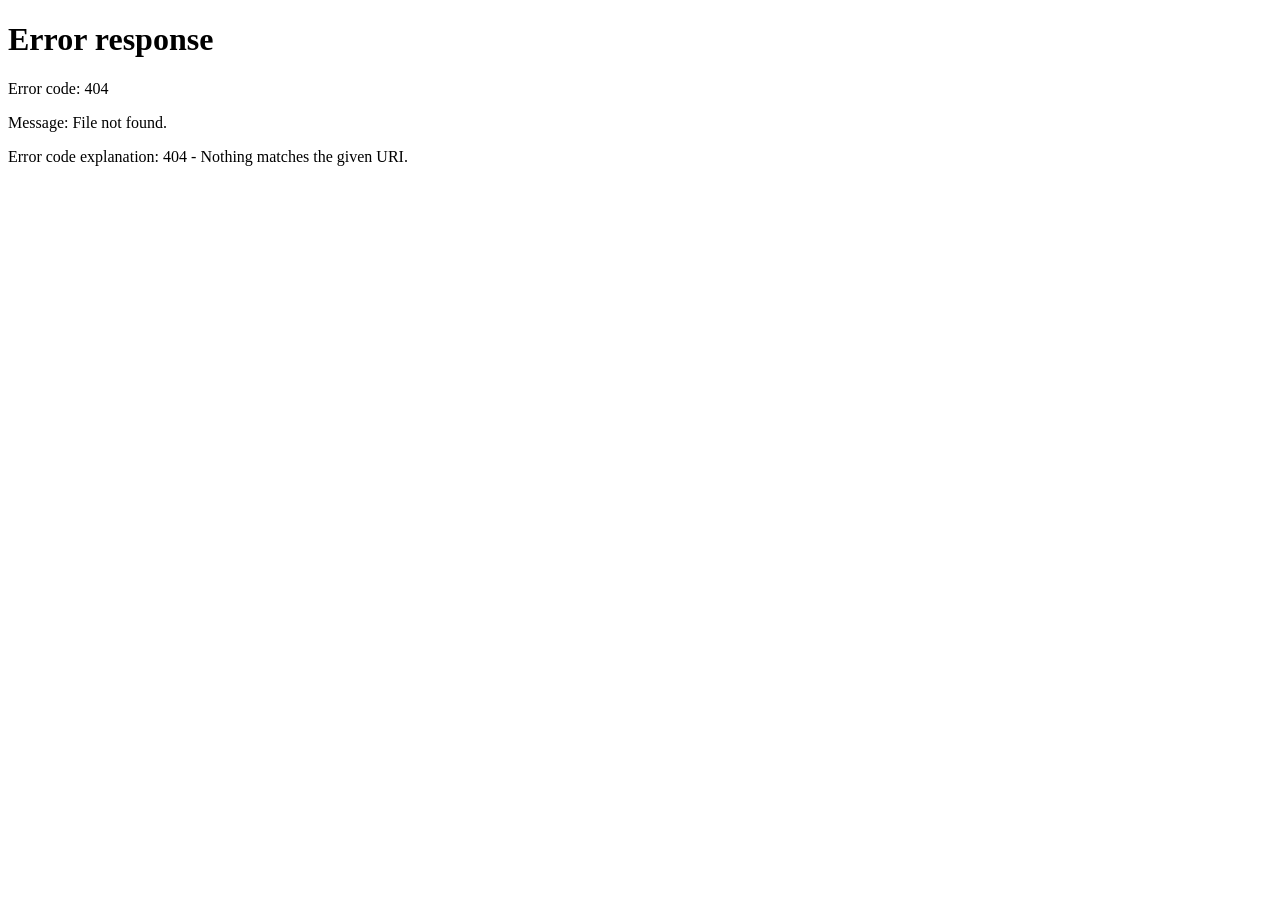
==== index.html @ 5d4b6567 "Add files via upload" ====
<!doctype html>
<html lang="ru">
<head>
<meta charset="utf-8">
<meta name="viewport" content="width=device-width, initial-scale=1">
<title>Константин Кан</title>
<script>location.replace('/razbor/' + location.search + location.hash);</script>
<meta http-equiv="refresh" content="0; url=/razbor/">
</head>
<body style="background:#0c0c0a;color:#eee;font-family:-apple-system,sans-serif;text-align:center;padding:40px">
<a href="/razbor/" style="color:#d4af37">Перейти на страницу разбора</a>
</body>
</html>
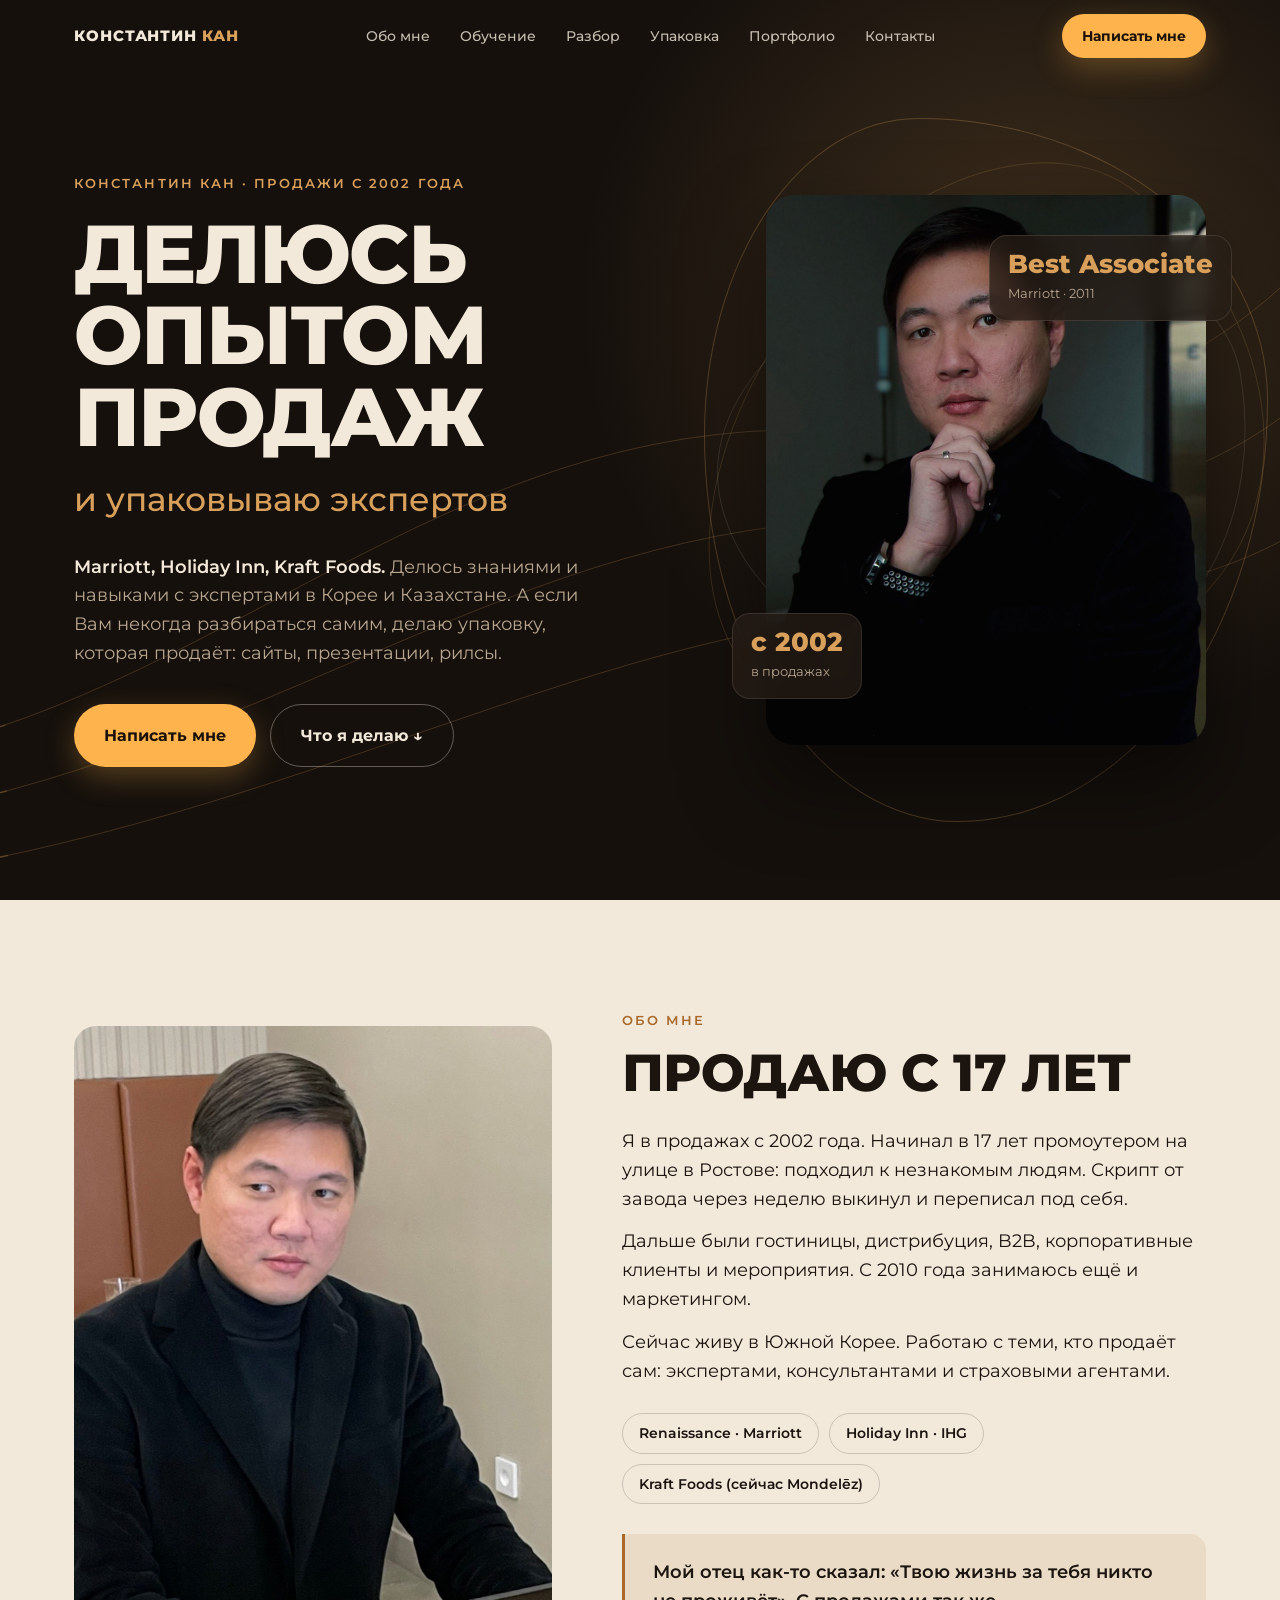
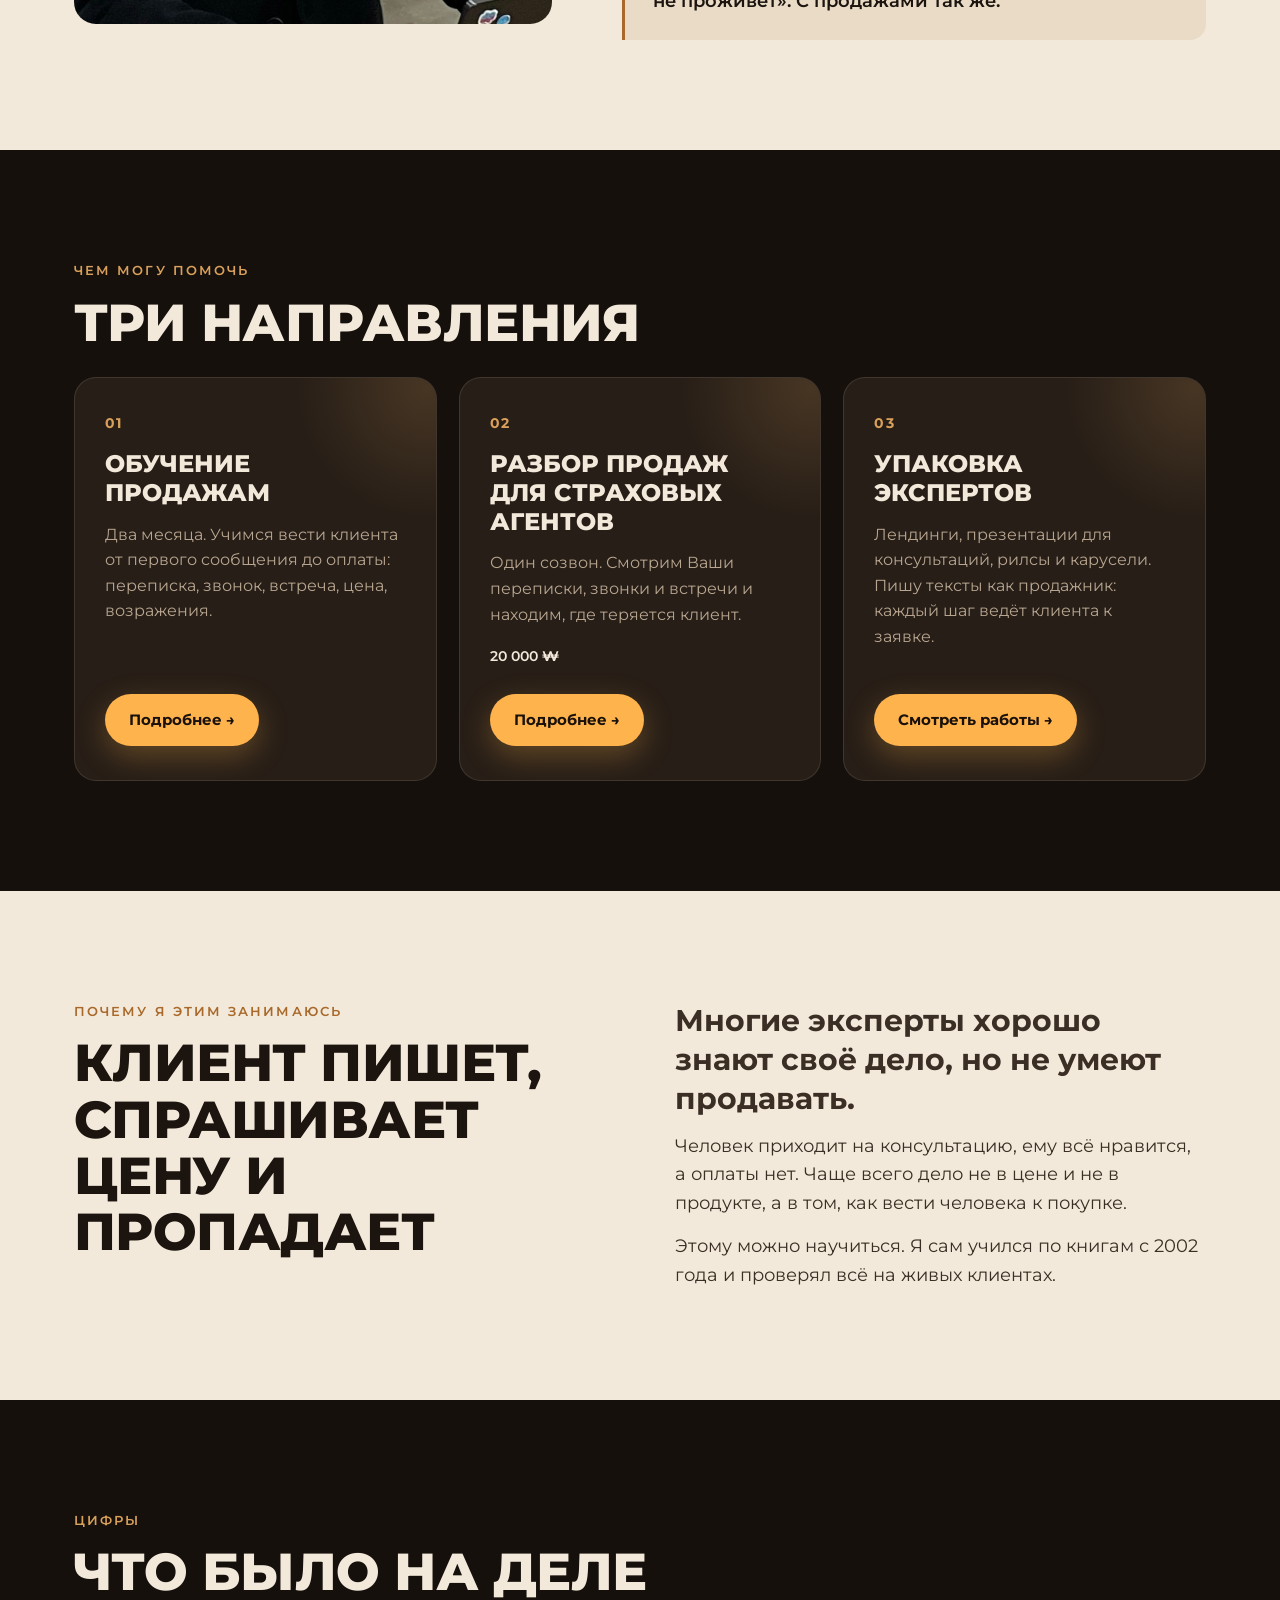
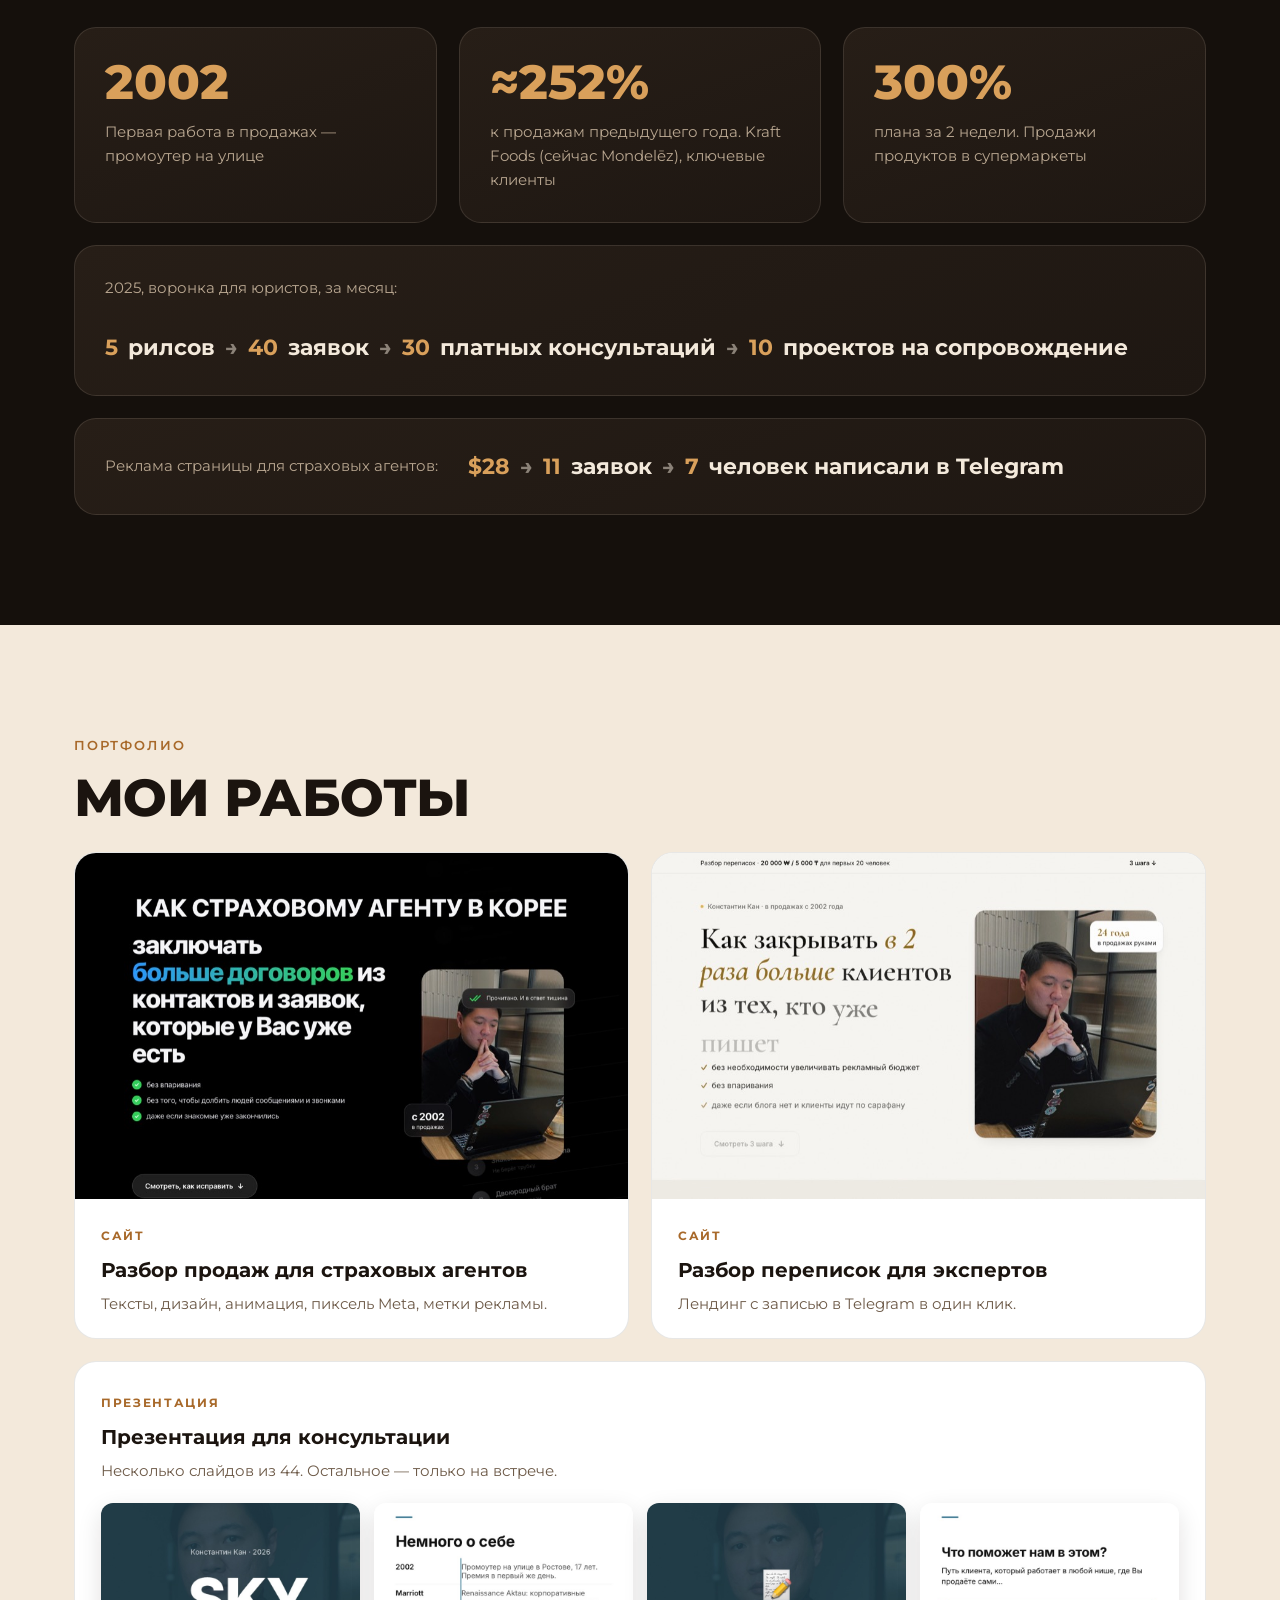
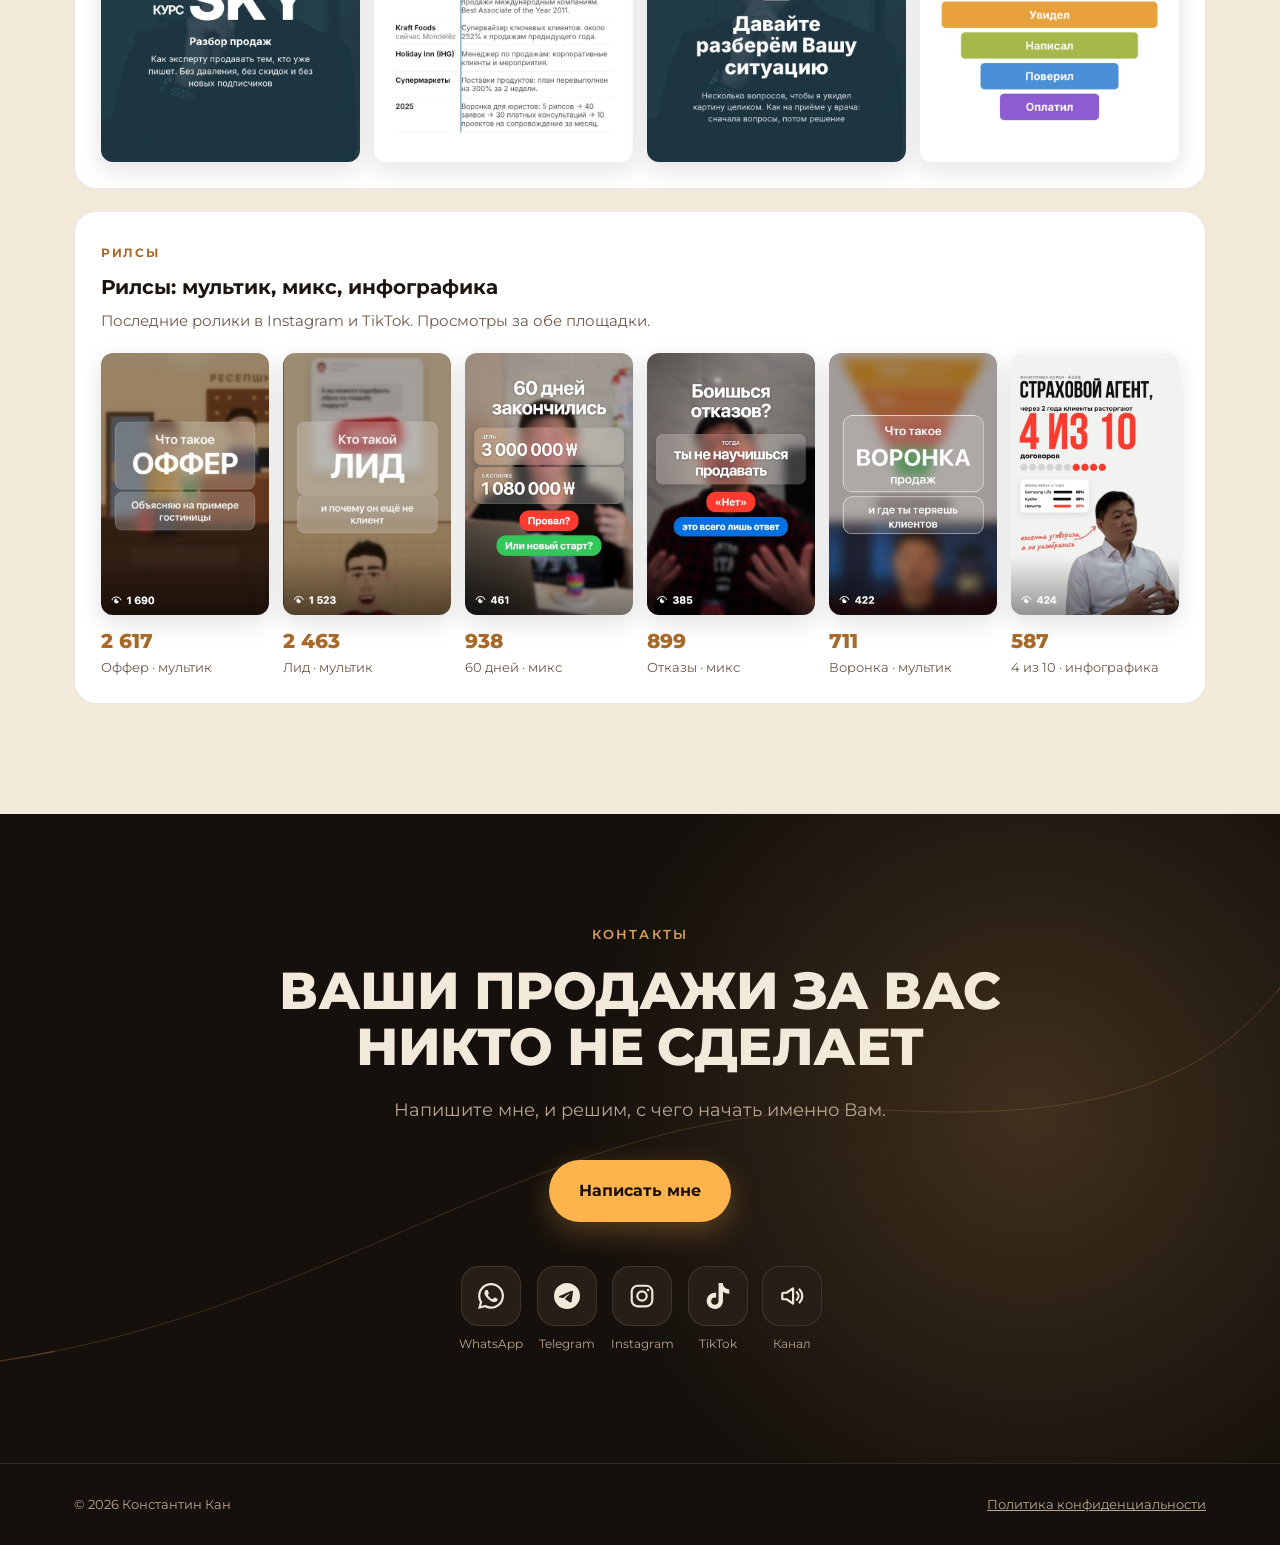
==== commit a043cd18: "Add files via upload" ====
--- a/index.html
+++ b/index.html
@@ -2,12 +2,464 @@
 <html lang="ru">
 <head>
 <meta charset="utf-8">
-<meta name="viewport" content="width=device-width, initial-scale=1">
-<title>Константин Кан</title>
-<script>location.replace('/razbor/' + location.search + location.hash);</script>
-<meta http-equiv="refresh" content="0; url=/razbor/">
+<meta name="viewport" content="width=device-width, initial-scale=1, viewport-fit=cover">
+<title>Константин Кан — продажи и упаковка экспертов</title>
+<meta name="description" content="Делюсь опытом продаж и упаковываю экспертов. В продажах с 2002 года: Marriott, Holiday Inn, Kraft Foods.">
+<meta property="og:title" content="Константин Кан — делюсь опытом продаж и упаковываю экспертов">
+<meta property="og:description" content="В продажах с 2002 года. Обучение продажам, разбор продаж, упаковка экспертов.">
+<meta property="og:image" content="https://constantinekan.com/img/hero.jpg">
+<meta name="theme-color" content="#15100c">
+<link rel="icon" href="favicon.ico">
+<link rel="icon" type="image/png" sizes="32x32" href="favicon-32.png">
+<link rel="apple-touch-icon" href="apple-touch-icon.png">
+<link rel="preconnect" href="https://fonts.googleapis.com">
+<link rel="preconnect" href="https://fonts.gstatic.com" crossorigin>
+<link href="https://fonts.googleapis.com/css2?family=Montserrat:wght@400;500;600;700;800&display=swap" rel="stylesheet">
+<link rel="preload" as="image" href="img/hero.jpg">
+
+<!-- Meta Pixel (тот же, что на /insurance) -->
+<script>
+!function(f,b,e,v,n,t,s){if(f.fbq)return;n=f.fbq=function(){n.callMethod?n.callMethod.apply(n,arguments):n.queue.push(arguments)};if(!f._fbq)f._fbq=n;n.push=n;n.loaded=!0;n.version='2.0';n.queue=[];t=b.createElement(e);t.async=!0;t.src=v;s=b.getElementsByTagName(e)[0];s.parentNode.insertBefore(t,s)}(window,document,'script','https://connect.facebook.net/en_US/fbevents.js');
+fbq('set','autoConfig',false,'1118977800855176');
+fbq('init','1118977800855176');
+fbq('track','PageView');
+</script>
+
+<style>
+:root{
+  --bg:#15100c;        /* тёмный шоколад */
+  --bg2:#1e1712;
+  --card:#271e17;
+  --line:rgba(241,230,214,.12);
+  --cream:#f3e9db;     /* светлые секции */
+  --cream2:#e9dbc6;
+  --ink:#1b140f;       /* текст на светлом */
+  --text:#f3e9db;      /* текст на тёмном */
+  --muted:#b8a690;
+  --muted-dark:#6d5a48;
+  --gold:#d9a05b;      /* карамель-золото */
+  --btn:#ffb34d;       /* яркая кнопка — видно издалека */
+  --btn-hover:#ffc472;
+  --r:22px;
+  --wrap:1180px;
+}
+*{box-sizing:border-box;margin:0;padding:0}
+html{scroll-behavior:smooth;-webkit-text-size-adjust:100%}
+body{background:var(--bg);color:var(--text);font-family:Montserrat,system-ui,-apple-system,sans-serif;font-size:17px;line-height:1.6;overflow-x:hidden}
+img{max-width:100%;height:auto;display:block}
+a{color:inherit;text-decoration:none}
+.wrap{max-width:var(--wrap);margin:0 auto;padding:0 24px}
+section{position:relative;padding:110px 0}
+.light{background:var(--cream);color:var(--ink)}
+.kicker{font-size:13px;font-weight:600;letter-spacing:.16em;text-transform:uppercase;color:var(--gold)}
+.light .kicker{color:#a8692a}
+h2{font-size:clamp(30px,4.4vw,52px);line-height:1.08;font-weight:800;text-transform:uppercase;letter-spacing:-.01em;margin:14px 0 26px}
+p+p{margin-top:14px}
+
+/* Кнопки */
+.btn{display:inline-flex;align-items:center;gap:10px;padding:18px 30px;border-radius:999px;font-weight:700;font-size:16px;transition:transform .2s,background .2s,box-shadow .2s;cursor:pointer;border:0}
+.btn-main{background:var(--btn);color:#1a110a;box-shadow:0 10px 30px rgba(255,179,77,.28)}
+.btn-main:hover{background:var(--btn-hover);transform:translateY(-2px)}
+.btn-ghost{border:1.5px solid rgba(243,233,219,.35);color:var(--text)}
+.btn-ghost:hover{border-color:var(--text);transform:translateY(-2px)}
+.btn svg{width:20px;height:20px;flex:none}
+
+/* Шапка */
+header{position:fixed;inset:0 0 auto 0;z-index:50;transition:background .3s,backdrop-filter .3s}
+header.solid{background:rgba(21,16,12,.82);backdrop-filter:blur(14px);-webkit-backdrop-filter:blur(14px);border-bottom:1px solid var(--line)}
+.nav{display:flex;align-items:center;justify-content:space-between;height:72px}
+.logo{font-weight:800;letter-spacing:.06em;text-transform:uppercase;font-size:15px}
+.logo span{color:var(--gold)}
+.menu{display:flex;gap:30px;font-size:14px;font-weight:500}
+.menu a{opacity:.8;transition:opacity .2s}
+.menu a:hover{opacity:1;color:var(--gold)}
+.nav .btn{padding:11px 20px;font-size:14px}
+.burger{display:none;width:44px;height:44px;border:0;background:none;color:var(--text);cursor:pointer}
+.burger span{display:block;width:22px;height:2px;background:currentColor;margin:5px auto;transition:.3s}
+
+/* Первый экран */
+.hero{min-height:100vh;min-height:100svh;display:flex;align-items:center;padding:120px 0 80px;overflow:hidden}
+.hero-bg{position:absolute;inset:0;pointer-events:none;overflow:hidden}
+.hero-bg::before{content:"";position:absolute;width:900px;height:900px;right:-200px;top:-150px;background:radial-gradient(closest-side,rgba(217,160,91,.22),transparent);}
+.flow{position:absolute;inset:0;width:100%;height:100%}
+.flow path{fill:none;stroke:rgba(217,160,91,.22);stroke-width:1}
+.flow .glow{stroke:url(#g1);stroke-width:1.6;stroke-dasharray:140 1400;animation:run 9s linear infinite}
+.flow .glow.d2{animation-delay:-3s;animation-duration:11s}
+.flow .glow.d3{animation-delay:-6s;animation-duration:13s}
+@keyframes run{from{stroke-dashoffset:1540}to{stroke-dashoffset:0}}
+.hero-grid{position:relative;display:grid;grid-template-columns:1.15fr .85fr;gap:60px;align-items:center}
+.hero h1{font-size:clamp(40px,6.4vw,84px);line-height:1;font-weight:800;text-transform:uppercase;letter-spacing:-.02em;margin:20px 0 14px}
+.hero .sub-h{font-size:clamp(22px,2.6vw,34px);font-weight:500;color:var(--gold);margin-bottom:26px}
+.hero .lead{max-width:540px;color:var(--muted);font-size:18px}
+.hero .lead b{color:var(--text);font-weight:600}
+.hero-btns{display:flex;flex-wrap:wrap;gap:14px;margin-top:36px}
+.photo-box{position:relative;justify-self:end;width:100%;max-width:440px}
+.photo-box img{border-radius:28px;aspect-ratio:4/5;object-fit:cover;object-position:50% 25%;width:100%;position:relative;z-index:2;box-shadow:0 40px 80px rgba(0,0,0,.5)}
+.shape{position:absolute;inset:-14%;z-index:1;animation:spin 60s linear infinite}
+.shape i{position:absolute;inset:0;border:1px solid rgba(217,160,91,.28);border-radius:38% 62% 55% 45%/45% 40% 60% 55%}
+.shape i:nth-child(2){inset:6%;transform:rotate(40deg);border-color:rgba(217,160,91,.18)}
+.shape i:nth-child(3){inset:12%;transform:rotate(80deg);border-color:rgba(243,233,219,.12)}
+@keyframes spin{to{transform:rotate(360deg)}}
+.badge{position:absolute;z-index:3;left:-34px;bottom:46px;background:rgba(39,30,23,.72);backdrop-filter:blur(12px);-webkit-backdrop-filter:blur(12px);border:1px solid var(--line);border-radius:18px;padding:14px 18px;animation:float 6s ease-in-out infinite}
+.badge b{display:block;font-size:26px;font-weight:800;color:var(--gold);line-height:1.1}
+.badge span{font-size:13px;color:var(--muted)}
+.badge.b2{left:auto;right:-26px;top:40px;bottom:auto;animation-delay:-3s}
+@keyframes float{50%{transform:translateY(-10px)}}
+
+/* Обо мне */
+.about-grid{display:grid;grid-template-columns:.9fr 1.1fr;gap:70px;align-items:center}
+.about-photo img{border-radius:var(--r);aspect-ratio:4/5;object-fit:cover;object-position:50% 20%;width:100%}
+.about-text{font-size:18px}
+.about-text .quote{margin-top:30px;padding:24px 28px;border-left:3px solid #a8692a;background:var(--cream2);border-radius:0 16px 16px 0;font-weight:600}
+.brands{display:flex;flex-wrap:wrap;gap:10px;margin-top:28px}
+.brands span{border:1px solid rgba(27,20,15,.18);border-radius:999px;padding:8px 16px;font-size:14px;font-weight:600}
+
+/* Направления */
+.cards{display:grid;grid-template-columns:repeat(3,1fr);gap:22px;margin-top:20px}
+.card{position:relative;background:var(--card);border:1px solid var(--line);border-radius:var(--r);padding:34px 30px;display:flex;flex-direction:column;overflow:hidden;transition:transform .3s,border-color .3s}
+.card:hover{transform:translateY(-6px);border-color:rgba(217,160,91,.5)}
+.card::after{content:"";position:absolute;width:260px;height:260px;right:-120px;top:-120px;background:radial-gradient(closest-side,rgba(217,160,91,.18),transparent)}
+.card .num{font-size:14px;font-weight:700;color:var(--gold);letter-spacing:.1em}
+.card h3{font-size:24px;line-height:1.2;font-weight:800;margin:16px 0 14px;text-transform:uppercase}
+.card p{color:var(--muted);font-size:16px;flex:1}
+.card .tag{display:inline-block;margin-top:18px;font-size:14px;font-weight:600;color:var(--text)}
+.card .btn{margin-top:26px;align-self:flex-start;padding:14px 24px;font-size:15px}
+
+/* Почему */
+.why{display:grid;grid-template-columns:1fr 1fr;gap:70px;align-items:start}
+.why .big{font-size:clamp(22px,2.4vw,30px);font-weight:700;line-height:1.3}
+.why .txt{font-size:18px;color:#3b2e24}
+
+/* Цифры */
+.stats{display:grid;grid-template-columns:repeat(3,1fr);gap:22px}
+.stat{border:1px solid var(--line);border-radius:var(--r);padding:30px;background:linear-gradient(160deg,var(--card),var(--bg2))}
+.stat b{display:block;font-size:clamp(34px,4vw,48px);font-weight:800;color:var(--gold);line-height:1}
+.stat span{display:block;margin-top:14px;color:var(--muted);font-size:15px}
+.stat.wide{grid-column:span 3;display:flex;align-items:center;gap:30px;flex-wrap:wrap}
+.chain{display:flex;align-items:center;flex-wrap:wrap;gap:10px;font-weight:700;font-size:clamp(17px,1.8vw,22px)}
+.chain em{font-style:normal;color:var(--gold)}
+.chain i{font-style:normal;opacity:.5}
+
+/* Портфолио */
+.port{display:grid;grid-template-columns:repeat(2,1fr);gap:22px}
+.work{background:#fff;border-radius:var(--r);overflow:hidden;border:1px solid rgba(27,20,15,.1);transition:transform .3s,box-shadow .3s}
+.work:hover{transform:translateY(-6px);box-shadow:0 24px 50px rgba(27,20,15,.15)}
+.work img{aspect-ratio:16/10;object-fit:cover;object-position:top;width:100%}
+.work .w-body{padding:22px 26px}
+.work small{font-size:12px;font-weight:700;letter-spacing:.14em;text-transform:uppercase;color:#a8692a}
+.work h4{font-size:20px;font-weight:700;margin-top:6px}
+.work p{font-size:15px;color:var(--muted-dark);margin-top:6px}
+.deck{margin-top:22px;background:#fff;border-radius:var(--r);border:1px solid rgba(27,20,15,.1);padding:26px}
+.deck-head small{font-size:12px;font-weight:700;letter-spacing:.14em;text-transform:uppercase;color:#a8692a}
+.deck-head h4{font-size:20px;font-weight:700;margin-top:6px}
+.deck-head p{font-size:15px;color:var(--muted-dark);margin-top:6px}
+.deck-grid{display:grid;grid-template-columns:repeat(4,1fr);gap:14px;margin-top:20px}
+.deck-grid img{border-radius:12px;aspect-ratio:1;object-fit:cover;width:100%;box-shadow:0 8px 24px rgba(27,20,15,.12)}
+.reels{display:grid;grid-template-columns:repeat(6,1fr);gap:14px;margin-top:20px}
+.reels a{display:block;transition:transform .25s}
+.reels a:hover{transform:translateY(-4px)}
+.reels img{border-radius:12px;aspect-ratio:524/816;object-fit:cover;width:100%;box-shadow:0 8px 24px rgba(27,20,15,.12)}
+.reels b{display:block;margin-top:10px;font-size:20px;font-weight:800;color:#a8692a}
+.reels span{display:block;font-size:13px;color:var(--muted-dark)}
+@media (max-width:980px){.reels{grid-template-columns:repeat(3,1fr)}}
+@media (max-width:640px){.deck{padding:18px}.deck-grid{grid-template-columns:1fr 1fr;gap:10px}.reels{grid-template-columns:1fr 1fr;gap:12px}}
+.soon{display:grid;grid-template-columns:repeat(3,1fr);gap:22px;margin-top:22px}
+.soon div{border:1.5px dashed rgba(27,20,15,.25);border-radius:var(--r);padding:26px}
+.soon h4{font-size:18px;font-weight:700}
+.soon p{font-size:15px;color:var(--muted-dark);margin-top:8px}
+.soon .st{display:inline-block;margin-top:14px;font-size:12px;font-weight:700;letter-spacing:.1em;text-transform:uppercase;background:var(--ink);color:var(--cream);padding:6px 12px;border-radius:999px}
+.soon .st.ok{background:#a8692a}
+
+/* Финал */
+.final{text-align:center;overflow:hidden}
+.final h2{max-width:900px;margin:18px auto 20px}
+.final p{color:var(--muted);font-size:18px}
+.final .hero-btns{justify-content:center}
+.socials{display:flex;justify-content:center;flex-wrap:wrap;gap:14px;margin-top:44px}
+.soc{width:60px;height:60px;border-radius:18px;display:grid;place-items:center;background:var(--card);border:1px solid var(--line);transition:transform .2s,background .2s,color .2s;color:var(--text)}
+.soc svg{width:26px;height:26px}
+.soc:hover{transform:translateY(-4px);background:var(--btn);color:#1a110a}
+.soc-wrap{display:flex;flex-direction:column;align-items:center;gap:8px;font-size:12px;color:var(--muted)}
+footer{border-top:1px solid var(--line);padding:30px 0;font-size:13px;color:var(--muted)}
+footer .wrap{display:flex;justify-content:space-between;gap:20px;flex-wrap:wrap}
+footer a{text-decoration:underline}
+
+/* Появление при прокрутке */
+.rv{opacity:0;transform:translateY(28px);transition:opacity .8s cubic-bezier(.2,.7,.2,1),transform .8s cubic-bezier(.2,.7,.2,1)}
+.rv.in{opacity:1;transform:none}
+.rv.d1{transition-delay:.1s}.rv.d2{transition-delay:.2s}.rv.d3{transition-delay:.3s}
+
+/* Планшет */
+@media (max-width:980px){
+  section{padding:84px 0}
+  .menu{display:none}
+  .burger{display:block}
+  .menu.open{display:flex;position:absolute;top:72px;left:0;right:0;flex-direction:column;gap:0;background:rgba(21,16,12,.97);border-bottom:1px solid var(--line);padding:8px 24px 20px}
+  .menu.open a{padding:14px 0;border-bottom:1px solid var(--line);font-size:16px}
+  .hero-grid,.about-grid,.why{grid-template-columns:1fr;gap:44px}
+  .cards{grid-template-columns:1fr}
+  .stats{grid-template-columns:1fr 1fr}
+  .stat.wide{grid-column:span 2}
+  .soon{grid-template-columns:1fr}
+}
+/* Телефон */
+@media (max-width:640px){
+  body{font-size:16px}
+  .wrap{padding:0 16px}
+  section{padding:64px 0}
+  .nav .btn{display:none}
+  /* Фото на весь первый экран, лицо видно, текст снизу */
+  .hero{padding:0;min-height:auto;display:block}
+  .hero-grid{display:flex;flex-direction:column;gap:0}
+  .photo-box{order:-1}
+  .photo-box{position:relative;max-width:none;width:auto;margin:0 -16px;padding-top:64px}
+  .photo-box img{border-radius:0;aspect-ratio:auto;height:66svh;min-height:420px;object-position:50% 10%;box-shadow:none}
+  .photo-box::after{content:"";position:absolute;inset:0;z-index:2;background:linear-gradient(180deg,rgba(21,16,12,0) 45%,rgba(21,16,12,.85) 82%,var(--bg))}
+  .shape{display:none}
+  .badge{display:none}
+  .hero-text{position:relative;z-index:4;margin-top:-120px;padding-bottom:56px}
+  .hero h1{font-size:44px}
+  .hero-btns .btn{width:100%;justify-content:center}
+  .about-photo img{aspect-ratio:16/10;object-position:50% 15%}
+  .stats{grid-template-columns:1fr}
+  .stat.wide{grid-column:auto}
+  .port{grid-template-columns:1fr}
+  .soc{width:54px;height:54px}
+}
+@media (prefers-reduced-motion:reduce){
+  *,*::before,*::after{animation:none!important;transition:none!important}
+  .rv{opacity:1;transform:none}
+}
+</style>
 </head>
-<body style="background:#0c0c0a;color:#eee;font-family:-apple-system,sans-serif;text-align:center;padding:40px">
-<a href="/razbor/" style="color:#d4af37">Перейти на страницу разбора</a>
+<body>
+
+<header id="top">
+  <div class="wrap nav">
+    <a href="#" class="logo">Константин <span>Кан</span></a>
+    <nav class="menu" id="menu">
+      <a href="#about">Обо мне</a>
+      <a href="#help">Обучение</a>
+      <a href="#help">Разбор</a>
+      <a href="#help">Упаковка</a>
+      <a href="#portfolio">Портфолио</a>
+      <a href="#contacts">Контакты</a>
+    </nav>
+    <a class="btn btn-main js-tg" href="https://t.me/Constantine_Kan?text=%D0%97%D0%B4%D1%80%D0%B0%D0%B2%D1%81%D1%82%D0%B2%D1%83%D0%B9%D1%82%D0%B5!%20%D0%AF%20%D1%81%20%D1%81%D0%B0%D0%B9%D1%82%D0%B0" target="_blank" rel="noopener">Написать мне</a>
+    <button class="burger" id="burger" aria-label="Меню"><span></span><span></span><span></span></button>
+  </div>
+</header>
+
+<!-- 1. Первый экран -->
+<section class="hero">
+  <div class="hero-bg" aria-hidden="true">
+    <svg class="flow" viewBox="0 0 1440 900" preserveAspectRatio="xMidYMid slice">
+      <defs>
+        <linearGradient id="g1" x1="0" x2="1"><stop offset="0" stop-color="#ffb34d" stop-opacity="0"/><stop offset=".5" stop-color="#ffd59a"/><stop offset="1" stop-color="#ffb34d" stop-opacity="0"/></linearGradient>
+      </defs>
+      <path d="M-50 760 C 300 700, 520 420, 900 430 S 1400 260, 1500 120"/>
+      <path d="M-50 820 C 340 760, 600 520, 960 520 S 1420 380, 1500 260"/>
+      <path d="M-50 880 C 380 820, 680 620, 1020 610 S 1440 500, 1500 400"/>
+      <path class="glow" d="M-50 760 C 300 700, 520 420, 900 430 S 1400 260, 1500 120"/>
+      <path class="glow d2" d="M-50 820 C 340 760, 600 520, 960 520 S 1420 380, 1500 260"/>
+      <path class="glow d3" d="M-50 880 C 380 820, 680 620, 1020 610 S 1440 500, 1500 400"/>
+    </svg>
+  </div>
+  <div class="wrap hero-grid">
+    <div class="hero-text">
+      <div class="kicker rv">Константин Кан · продажи с 2002 года</div>
+      <h1 class="rv d1">Делюсь опытом продаж</h1>
+      <div class="sub-h rv d2">и упаковываю экспертов</div>
+      <p class="lead rv d2"><b>Marriott, Holiday Inn, Kraft Foods.</b> Делюсь знаниями и навыками с экспертами в Корее и Казахстане. А если Вам некогда разбираться самим, делаю упаковку, которая продаёт: сайты, презентации, рилсы.</p>
+      <div class="hero-btns rv d3">
+        <a class="btn btn-main js-tg" href="https://t.me/Constantine_Kan?text=%D0%97%D0%B4%D1%80%D0%B0%D0%B2%D1%81%D1%82%D0%B2%D1%83%D0%B9%D1%82%D0%B5!%20%D0%AF%20%D1%81%20%D1%81%D0%B0%D0%B9%D1%82%D0%B0" target="_blank" rel="noopener">Написать мне</a>
+        <a class="btn btn-ghost" href="#help">Что я делаю ↓</a>
+      </div>
+    </div>
+    <div class="photo-box">
+      <div class="shape" aria-hidden="true"><i></i><i></i><i></i></div>
+      <img src="img/hero.jpg" alt="Константин Кан" width="1050" height="1400" fetchpriority="high">
+      <div class="badge"><b>с 2002</b><span>в продажах</span></div>
+      <div class="badge b2"><b>Best Associate</b><span>Marriott · 2011</span></div>
+    </div>
+  </div>
+</section>
+
+<!-- 2. Обо мне -->
+<section class="light" id="about">
+  <div class="wrap about-grid">
+    <div class="about-photo rv"><img src="img/about.jpg" alt="Константин Кан за работой" loading="lazy" width="787" height="1400"></div>
+    <div class="about-text">
+      <div class="kicker rv">Обо мне</div>
+      <h2 class="rv d1">Продаю с 17 лет</h2>
+      <p class="rv d1">Я в продажах с 2002 года. Начинал в 17 лет промоутером на улице в Ростове: подходил к незнакомым людям. Скрипт от завода через неделю выкинул и переписал под себя.</p>
+      <p class="rv d2">Дальше были гостиницы, дистрибуция, B2B, корпоративные клиенты и мероприятия. С 2010 года занимаюсь ещё и маркетингом.</p>
+      <p class="rv d2">Сейчас живу в Южной Корее. Работаю с теми, кто продаёт сам: экспертами, консультантами и страховыми агентами.</p>
+      <div class="brands rv d3"><span>Renaissance · Marriott</span><span>Holiday Inn · IHG</span><span>Kraft Foods (сейчас Mondelēz)</span></div>
+      <div class="quote rv d3">Мой отец как-то сказал: «Твою жизнь за тебя никто не проживёт». С продажами так же.</div>
+    </div>
+  </div>
+</section>
+
+<!-- 3. Чем могу помочь -->
+<section id="help">
+  <div class="wrap">
+    <div class="kicker rv">Чем могу помочь</div>
+    <h2 class="rv d1">Три направления</h2>
+    <div class="cards">
+      <div class="card rv">
+        <div class="num">01</div>
+        <h3>Обучение продажам</h3>
+        <p>Два месяца. Учимся вести клиента от первого сообщения до оплаты: переписка, звонок, встреча, цена, возражения.</p>
+        <a class="btn btn-main" href="/sky/">Подробнее →</a>
+      </div>
+      <div class="card rv d1">
+        <div class="num">02</div>
+        <h3>Разбор продаж для страховых агентов</h3>
+        <p>Один созвон. Смотрим Ваши переписки, звонки и встречи и находим, где теряется клиент.</p>
+        <span class="tag">20 000 ₩</span>
+        <a class="btn btn-main" href="/insurance/">Подробнее →</a>
+      </div>
+      <div class="card rv d2">
+        <div class="num">03</div>
+        <h3>Упаковка экспертов</h3>
+        <p>Лендинги, презентации для консультаций, рилсы и карусели. Пишу тексты как продажник: каждый шаг ведёт клиента к заявке.</p>
+        <a class="btn btn-main" href="#portfolio">Смотреть работы →</a>
+      </div>
+    </div>
+  </div>
+</section>
+
+<!-- 4. Почему -->
+<section class="light">
+  <div class="wrap why">
+    <div>
+      <div class="kicker rv">Почему я этим занимаюсь</div>
+      <h2 class="rv d1">Клиент пишет, спрашивает цену и пропадает</h2>
+    </div>
+    <div class="txt">
+      <p class="big rv">Многие эксперты хорошо знают своё дело, но не умеют продавать.</p>
+      <p class="rv d1">Человек приходит на консультацию, ему всё нравится, а оплаты нет. Чаще всего дело не в цене и не в продукте, а в том, как вести человека к покупке.</p>
+      <p class="rv d2">Этому можно научиться. Я сам учился по книгам с 2002 года и проверял всё на живых клиентах.</p>
+    </div>
+  </div>
+</section>
+
+<!-- 5. Цифры -->
+<section>
+  <div class="wrap">
+    <div class="kicker rv">Цифры</div>
+    <h2 class="rv d1">Что было на деле</h2>
+    <div class="stats">
+      <div class="stat rv"><b>2002</b><span>Первая работа в продажах — промоутер на улице</span></div>
+      <div class="stat rv d1"><b>≈252%</b><span>к продажам предыдущего года. Kraft Foods (сейчас Mondelēz), ключевые клиенты</span></div>
+      <div class="stat rv d2"><b>300%</b><span>плана за 2 недели. Продажи продуктов в супермаркеты</span></div>
+      <div class="stat wide rv">
+        <span style="margin:0">2025, воронка для юристов, за месяц:</span>
+        <div class="chain"><em>5</em> рилсов <i>→</i> <em>40</em> заявок <i>→</i> <em>30</em> платных консультаций <i>→</i> <em>10</em> проектов на сопровождение</div>
+      </div>
+      <div class="stat wide rv">
+        <span style="margin:0">Реклама страницы для страховых агентов:</span>
+        <div class="chain"><em>$28</em> <i>→</i> <em>11</em> заявок <i>→</i> <em>7</em> человек написали в Telegram</div>
+      </div>
+    </div>
+  </div>
+</section>
+
+<!-- 6. Портфолио -->
+<section class="light" id="portfolio">
+  <div class="wrap">
+    <div class="kicker rv">Портфолио</div>
+    <h2 class="rv d1">Мои работы</h2>
+    <div class="port">
+      <a class="work rv" href="/insurance/" target="_blank" rel="noopener">
+        <img src="img/site-insurance.jpg" alt="Сайт для страховых агентов" loading="lazy" width="900" height="562">
+        <div class="w-body"><small>Сайт</small><h4>Разбор продаж для страховых агентов</h4><p>Тексты, дизайн, анимация, пиксель Meta, метки рекламы.</p></div>
+      </a>
+      <a class="work rv d1" href="/razbor/" target="_blank" rel="noopener">
+        <img src="img/site-razbor.jpg" alt="Сайт разбора переписок" loading="lazy" width="900" height="562">
+        <div class="w-body"><small>Сайт</small><h4>Разбор переписок для экспертов</h4><p>Лендинг с записью в Telegram в один клик.</p></div>
+      </a>
+    </div>
+    <div class="deck rv">
+      <div class="deck-head"><small>Презентация</small><h4>Презентация для консультации</h4><p>Несколько слайдов из 44. Остальное — только на встрече.</p></div>
+      <div class="deck-grid">
+        <img src="img/deck-1.jpg" alt="Слайд: обложка" loading="lazy" width="700" height="700">
+        <img src="img/deck-2.jpg" alt="Слайд: немного о себе" loading="lazy" width="700" height="700">
+        <img src="img/deck-3.jpg" alt="Слайд: давайте разберём Вашу ситуацию" loading="lazy" width="700" height="700">
+        <img src="img/deck-4.jpg" alt="Слайд: путь клиента" loading="lazy" width="700" height="700">
+      </div>
+    </div>
+    <div class="deck rv">
+      <div class="deck-head"><small>Рилсы</small><h4>Рилсы: мультик, микс, инфографика</h4><p>Последние ролики в Instagram и TikTok. Просмотры за обе площадки.</p></div>
+      <div class="reels">
+        <a href="https://www.instagram.com/constantine.kan/reel/DfMmCUuzzHt/" target="_blank" rel="noopener"><img src="img/reel-offer.jpg" alt="Рилс: что такое оффер" loading="lazy" width="524" height="816"><b>2 617</b><span>Оффер · мультик</span></a>
+        <a href="https://www.instagram.com/constantine.kan/reel/DfUeiopTbsC/" target="_blank" rel="noopener"><img src="img/reel-lid.jpg" alt="Рилс: кто такой лид" loading="lazy" width="524" height="816"><b>2 463</b><span>Лид · мультик</span></a>
+        <a href="https://www.instagram.com/constantine.kan/reel/DfMcDuOzske/" target="_blank" rel="noopener"><img src="img/reel-60dney.jpg" alt="Рилс: 60 дней закончились" loading="lazy" width="524" height="816"><b>938</b><span>60 дней · микс</span></a>
+        <a href="https://www.instagram.com/constantine.kan/reel/DfSIMCGzFsk/" target="_blank" rel="noopener"><img src="img/reel-otkaz.jpg" alt="Рилс: боишься отказов" loading="lazy" width="524" height="816"><b>899</b><span>Отказы · микс</span></a>
+        <a href="https://www.instagram.com/constantine.kan/reel/DfbvPb8TEv7/" target="_blank" rel="noopener"><img src="img/reel-voronka.jpg" alt="Рилс: что такое воронка продаж" loading="lazy" width="524" height="816"><b>711</b><span>Воронка · мультик</span></a>
+        <a href="https://www.instagram.com/constantine.kan/reel/DfeKpAQT0gP/" target="_blank" rel="noopener"><img src="img/reel-agent.jpg" alt="Рилс: страховой агент, 4 из 10" loading="lazy" width="524" height="816"><b>587</b><span>4 из 10 · инфографика</span></a>
+      </div>
+    </div>
+  </div>
+</section>
+
+<!-- 7. Финал -->
+<section class="final" id="contacts">
+  <div class="hero-bg" aria-hidden="true">
+    <svg class="flow" viewBox="0 0 1440 700" preserveAspectRatio="xMidYMid slice">
+      <path d="M-50 600 C 400 560, 600 300, 1000 320 S 1400 160, 1500 80"/>
+      <path class="glow" d="M-50 600 C 400 560, 600 300, 1000 320 S 1400 160, 1500 80"/>
+    </svg>
+  </div>
+  <div class="wrap" style="position:relative">
+    <div class="kicker rv">Контакты</div>
+    <h2 class="rv d1">Ваши продажи за Вас никто не сделает</h2>
+    <p class="rv d2">Напишите мне, и решим, с чего начать именно Вам.</p>
+    <div class="hero-btns rv d3">
+      <a class="btn btn-main js-tg" href="https://t.me/Constantine_Kan?text=%D0%97%D0%B4%D1%80%D0%B0%D0%B2%D1%81%D1%82%D0%B2%D1%83%D0%B9%D1%82%D0%B5!%20%D0%AF%20%D1%81%20%D1%81%D0%B0%D0%B9%D1%82%D0%B0" target="_blank" rel="noopener">Написать мне</a>
+    </div>
+    <div class="socials rv d3">
+      <div class="soc-wrap"><a class="soc js-lead" href="https://wa.me/821068871912?text=%D0%97%D0%B4%D1%80%D0%B0%D0%B2%D1%81%D1%82%D0%B2%D1%83%D0%B9%D1%82%D0%B5!%20%D0%AF%20%D1%81%20%D1%81%D0%B0%D0%B9%D1%82%D0%B0" target="_blank" rel="noopener" aria-label="WhatsApp">
+        <svg viewBox="0 0 24 24" fill="currentColor"><path d="M17.472 14.382c-.297-.149-1.758-.867-2.03-.967-.273-.099-.471-.148-.67.15-.197.297-.767.966-.94 1.164-.173.199-.347.223-.644.075-.297-.15-1.255-.463-2.39-1.475-.883-.788-1.48-1.761-1.653-2.059-.173-.297-.018-.458.13-.606.134-.133.298-.347.446-.52.149-.174.198-.298.298-.497.099-.198.05-.371-.025-.52-.075-.149-.669-1.612-.916-2.207-.242-.579-.487-.5-.669-.51-.173-.008-.371-.01-.57-.01-.198 0-.52.074-.792.372-.272.297-1.04 1.016-1.04 2.479 0 1.462 1.065 2.875 1.213 3.074.149.198 2.096 3.2 5.077 4.487.709.306 1.262.489 1.694.625.712.227 1.36.195 1.871.118.571-.085 1.758-.719 2.006-1.413.248-.694.248-1.289.173-1.413-.074-.124-.272-.198-.57-.347m-5.421 7.403h-.004a9.87 9.87 0 01-5.031-1.378l-.361-.214-3.741.982.998-3.648-.235-.374a9.86 9.86 0 01-1.51-5.26c.001-5.45 4.436-9.884 9.888-9.884 2.64 0 5.122 1.03 6.988 2.898a9.825 9.825 0 012.893 6.994c-.003 5.45-4.437 9.884-9.885 9.884m8.413-18.297A11.815 11.815 0 0012.05 0C5.495 0 .16 5.335.157 11.892c0 2.096.547 4.142 1.588 5.945L.057 24l6.305-1.654a11.882 11.882 0 005.683 1.448h.005c6.554 0 11.89-5.335 11.893-11.893a11.821 11.821 0 00-3.48-8.413Z"/></svg></a>WhatsApp</div>
+      <div class="soc-wrap"><a class="soc js-tg" href="https://t.me/Constantine_Kan?text=%D0%97%D0%B4%D1%80%D0%B0%D0%B2%D1%81%D1%82%D0%B2%D1%83%D0%B9%D1%82%D0%B5!%20%D0%AF%20%D1%81%20%D1%81%D0%B0%D0%B9%D1%82%D0%B0" target="_blank" rel="noopener" aria-label="Telegram">
+        <svg viewBox="0 0 24 24" fill="currentColor"><path d="M11.944 0A12 12 0 0 0 0 12a12 12 0 0 0 12 12 12 12 0 0 0 12-12A12 12 0 0 0 12 0a12 12 0 0 0-.056 0zm4.962 7.224c.1-.002.321.023.465.14a.506.506 0 0 1 .171.325c.016.093.036.306.02.472-.18 1.898-.962 6.502-1.36 8.627-.168.9-.499 1.201-.82 1.23-.696.065-1.225-.46-1.9-.902-1.056-.693-1.653-1.124-2.678-1.8-1.185-.78-.417-1.21.258-1.91.177-.184 3.247-2.977 3.307-3.23.007-.032.014-.15-.056-.212s-.174-.041-.249-.024c-.106.024-1.793 1.14-5.061 3.345-.48.33-.913.49-1.302.48-.428-.008-1.252-.241-1.865-.44-.752-.245-1.349-.374-1.297-.789.027-.216.325-.437.893-.663 3.498-1.524 5.83-2.529 6.998-3.014 3.332-1.386 4.025-1.627 4.476-1.635z"/></svg></a>Telegram</div>
+      <div class="soc-wrap"><a class="soc" href="https://instagram.com/constantine.kan" target="_blank" rel="noopener" aria-label="Instagram">
+        <svg viewBox="0 0 24 24" fill="none" stroke="currentColor" stroke-width="2"><rect x="2.5" y="2.5" width="19" height="19" rx="5.5"/><circle cx="12" cy="12" r="4.3"/><circle cx="17.6" cy="6.4" r="1.2" fill="currentColor" stroke="none"/></svg></a>Instagram</div>
+      <div class="soc-wrap"><a class="soc" href="https://www.tiktok.com/@kkan.kr" target="_blank" rel="noopener" aria-label="TikTok">
+        <svg viewBox="0 0 24 24" fill="currentColor"><path d="M12.525.02c1.31-.02 2.61-.01 3.91-.02.08 1.53.63 3.09 1.75 4.17 1.12 1.11 2.7 1.62 4.24 1.79v4.03c-1.44-.05-2.89-.35-4.2-.97-.57-.26-1.1-.59-1.62-.93-.01 2.92.01 5.840-.02 8.75-.08 1.4-.54 2.79-1.35 3.94-1.31 1.92-3.58 3.17-5.91 3.21-1.43.08-2.86-.31-4.080-1.03-2.02-1.19-3.44-3.37-3.65-5.71-.02-.5-.03-1-.01-1.49.18-1.9 1.12-3.72 2.58-4.96 1.66-1.44 3.98-2.13 6.15-1.72.02 1.48-.04 2.96-.04 4.44-.99-.32-2.15-.23-3.02.37-.63.41-1.11 1.04-1.36 1.75-.21.51-.15 1.07-.14 1.61.24 1.64 1.82 3.02 3.5 2.87 1.12-.01 2.19-.66 2.77-1.61.19-.33.4-.67.41-1.06.1-1.79.06-3.57.07-5.36.01-4.03-.01-8.05.02-12.07z"/></svg></a>TikTok</div>
+      <div class="soc-wrap"><a class="soc" href="https://t.me/sales_by_kos" target="_blank" rel="noopener" aria-label="Telegram-канал">
+        <svg viewBox="0 0 24 24" fill="none" stroke="currentColor" stroke-width="2" stroke-linejoin="round" stroke-linecap="round"><path d="M3 10v4a1 1 0 0 0 1 1h3l6 4V5L7 9H4a1 1 0 0 0-1 1z"/><path d="M16.5 8.5a5 5 0 0 1 0 7M19 6a8.5 8.5 0 0 1 0 12"/></svg></a>Канал</div>
+    </div>
+  </div>
+</section>
+
+<footer>
+  <div class="wrap">
+    <span>© 2026 Константин Кан</span>
+    <a href="/razbor/privacy.html">Политика конфиденциальности</a>
+  </div>
+</footer>
+
+<script>
+// шапка темнеет при прокрутке
+var hd=document.getElementById('top');
+function onScroll(){hd.classList.toggle('solid',scrollY>40)}
+addEventListener('scroll',onScroll,{passive:true});onScroll();
+// меню на телефоне
+var menu=document.getElementById('menu');
+document.getElementById('burger').onclick=function(){menu.classList.toggle('open')};
+menu.querySelectorAll('a').forEach(function(a){a.onclick=function(){menu.classList.remove('open')}});
+// появление блоков
+if('IntersectionObserver' in window){
+  var io=new IntersectionObserver(function(es){es.forEach(function(e){if(e.isIntersecting){e.target.classList.add('in');io.unobserve(e.target)}})},{threshold:.12,rootMargin:'0px 0px -40px 0px'});
+  document.querySelectorAll('.rv').forEach(function(el){io.observe(el)});
+}else{document.querySelectorAll('.rv').forEach(function(el){el.classList.add('in')})}
+// заявка в пиксель: первый клик по Telegram или WhatsApp
+var sent=false;
+document.querySelectorAll('.js-tg,.js-lead').forEach(function(a){a.addEventListener('click',function(){
+  if(!sent&&window.fbq){fbq('track','Lead',{content_category:'main'});sent=true}
+})});
+</script>
 </body>
 </html>
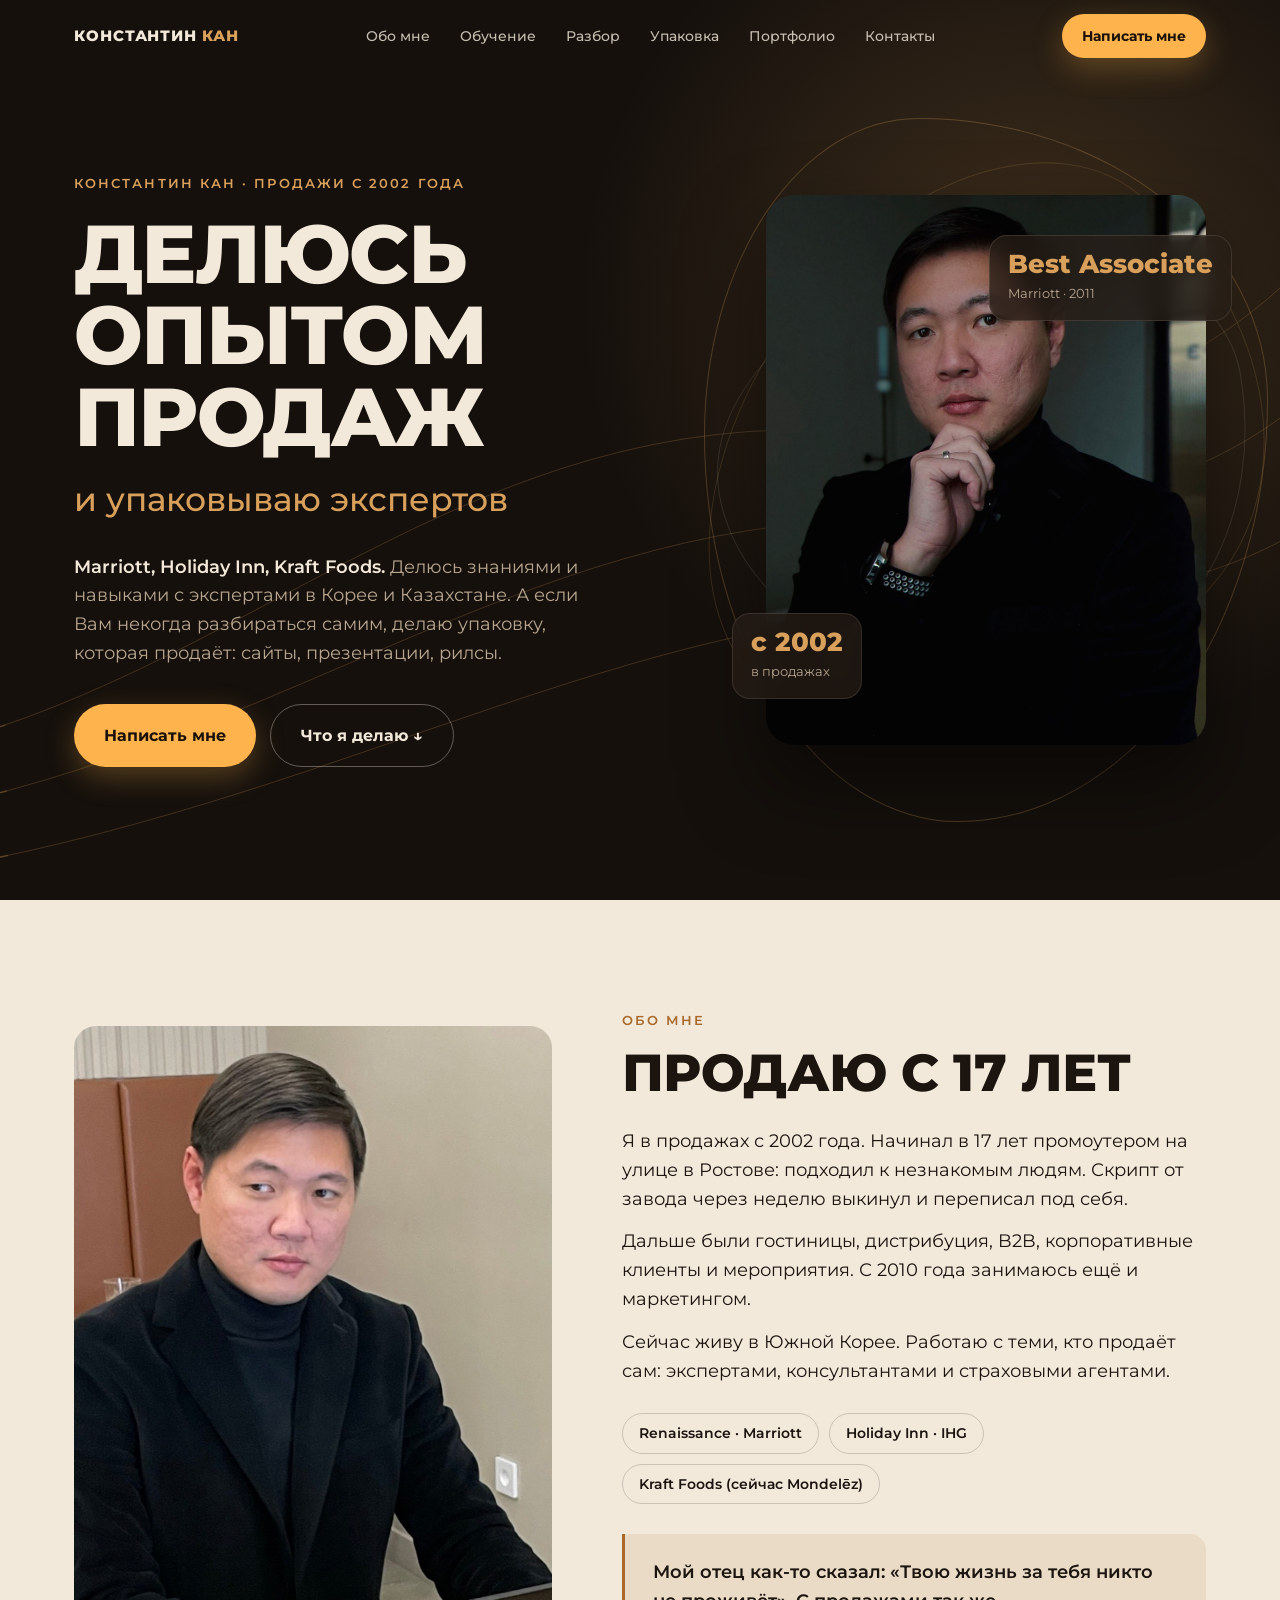
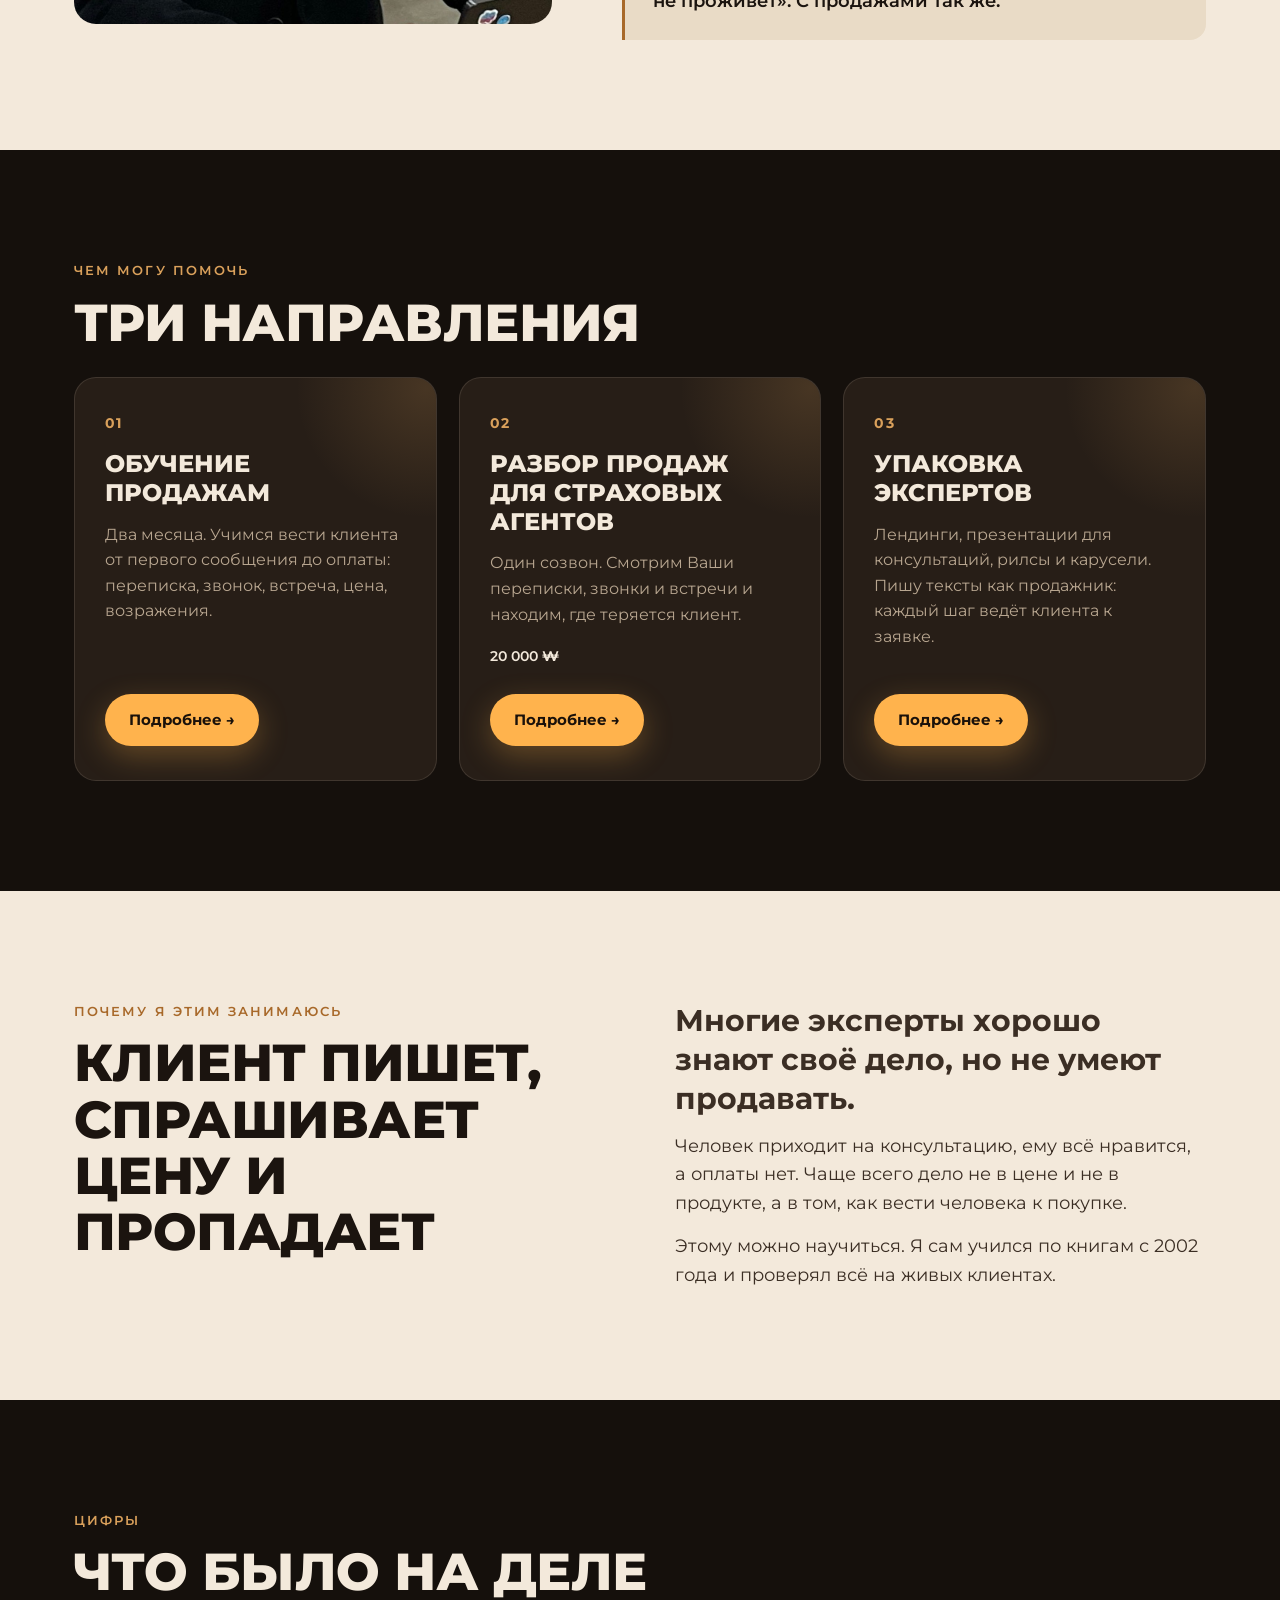
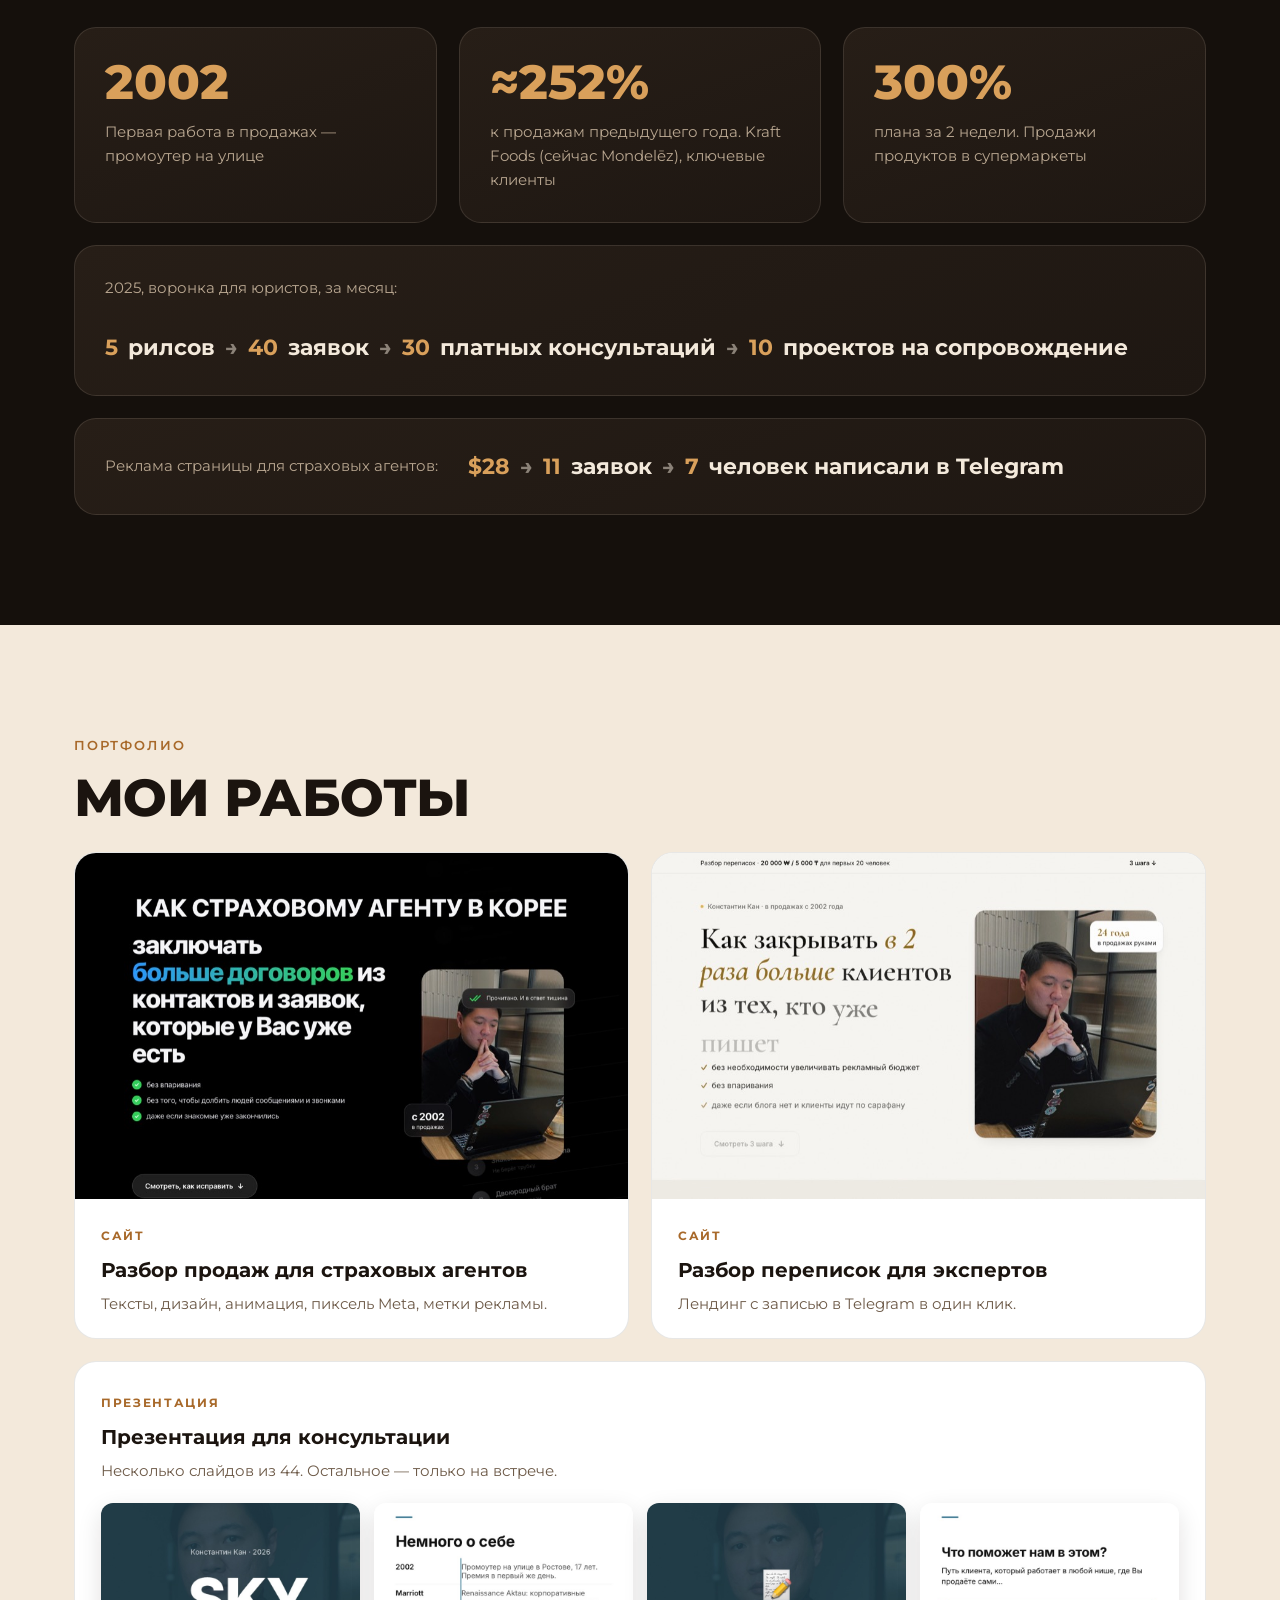
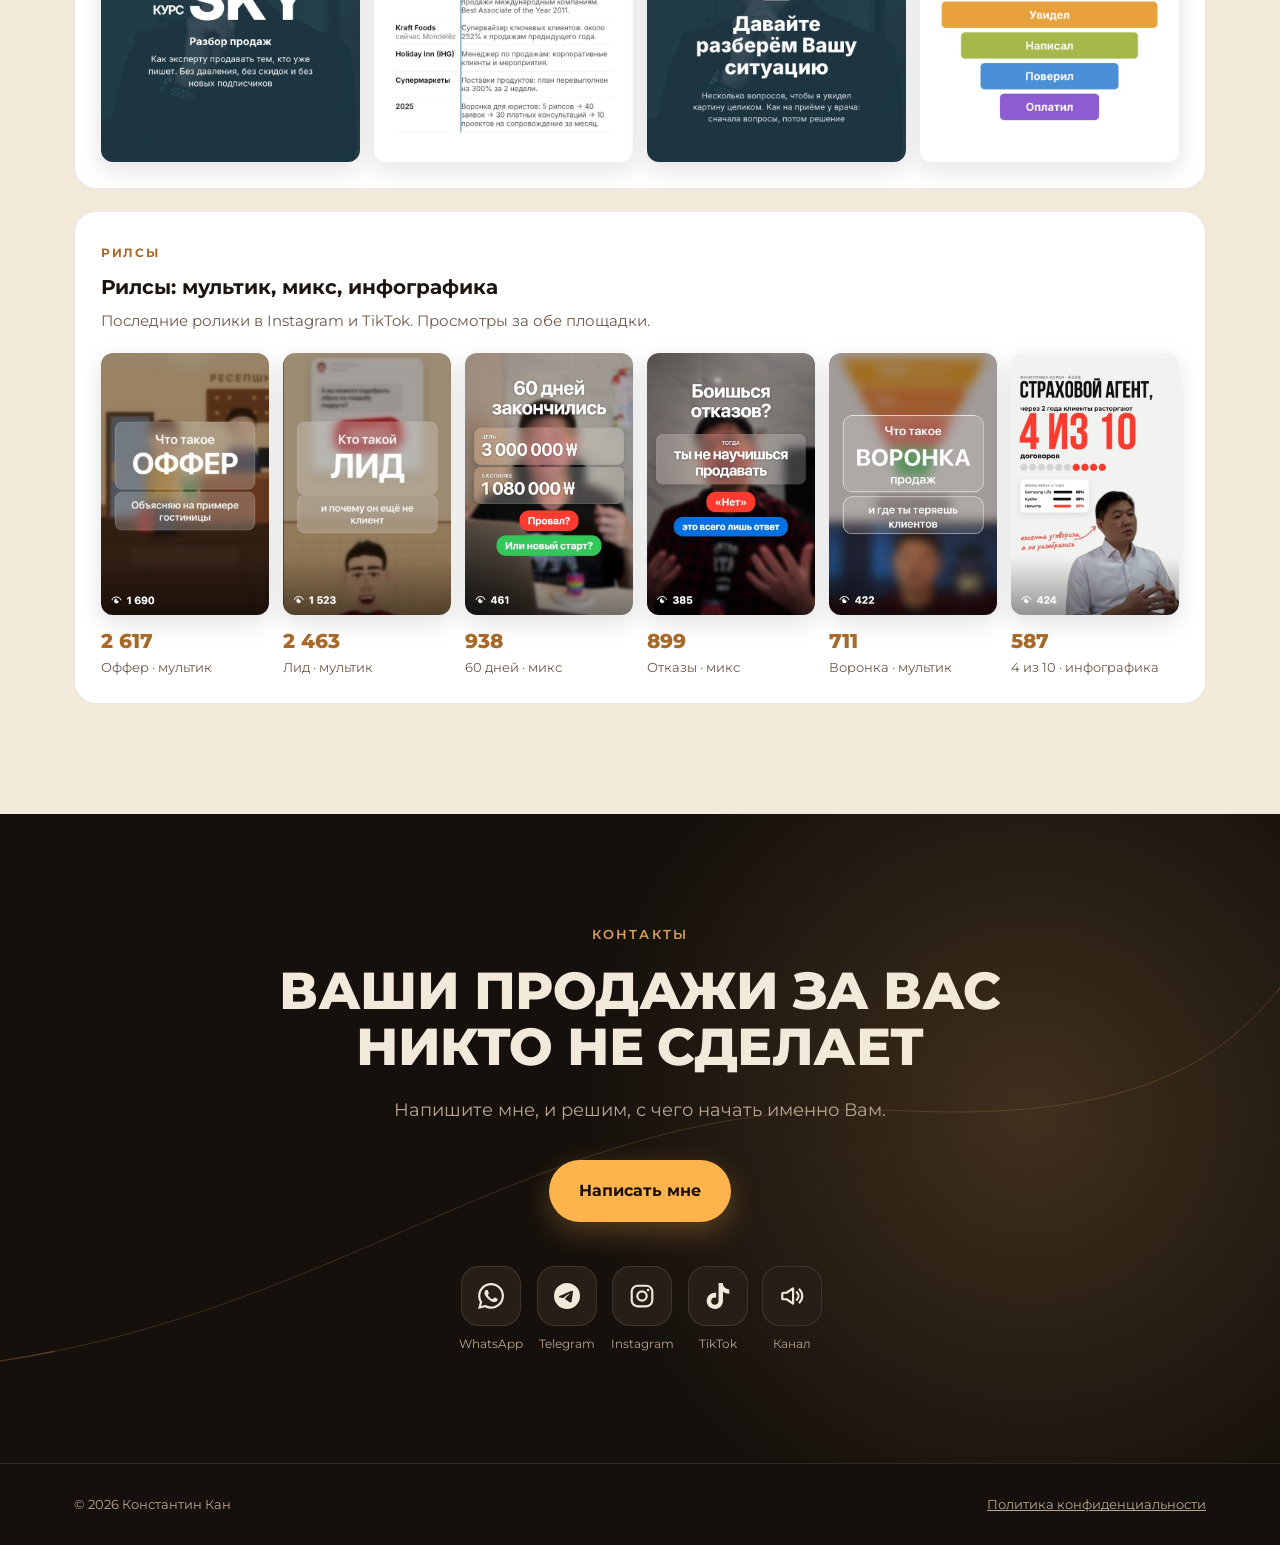
==== commit 6b2fe546: "Add files via upload" ====
--- a/index.html
+++ b/index.html
@@ -241,7 +241,7 @@
       <a href="#about">Обо мне</a>
       <a href="#help">Обучение</a>
       <a href="#help">Разбор</a>
-      <a href="#help">Упаковка</a>
+      <a href="/upakovka/">Упаковка</a>
       <a href="#portfolio">Портфолио</a>
       <a href="#contacts">Контакты</a>
     </nav>
@@ -324,7 +324,7 @@
         <div class="num">03</div>
         <h3>Упаковка экспертов</h3>
         <p>Лендинги, презентации для консультаций, рилсы и карусели. Пишу тексты как продажник: каждый шаг ведёт клиента к заявке.</p>
-        <a class="btn btn-main" href="#portfolio">Смотреть работы →</a>
+        <a class="btn btn-main" href="/upakovka/">Подробнее →</a>
       </div>
     </div>
   </div>
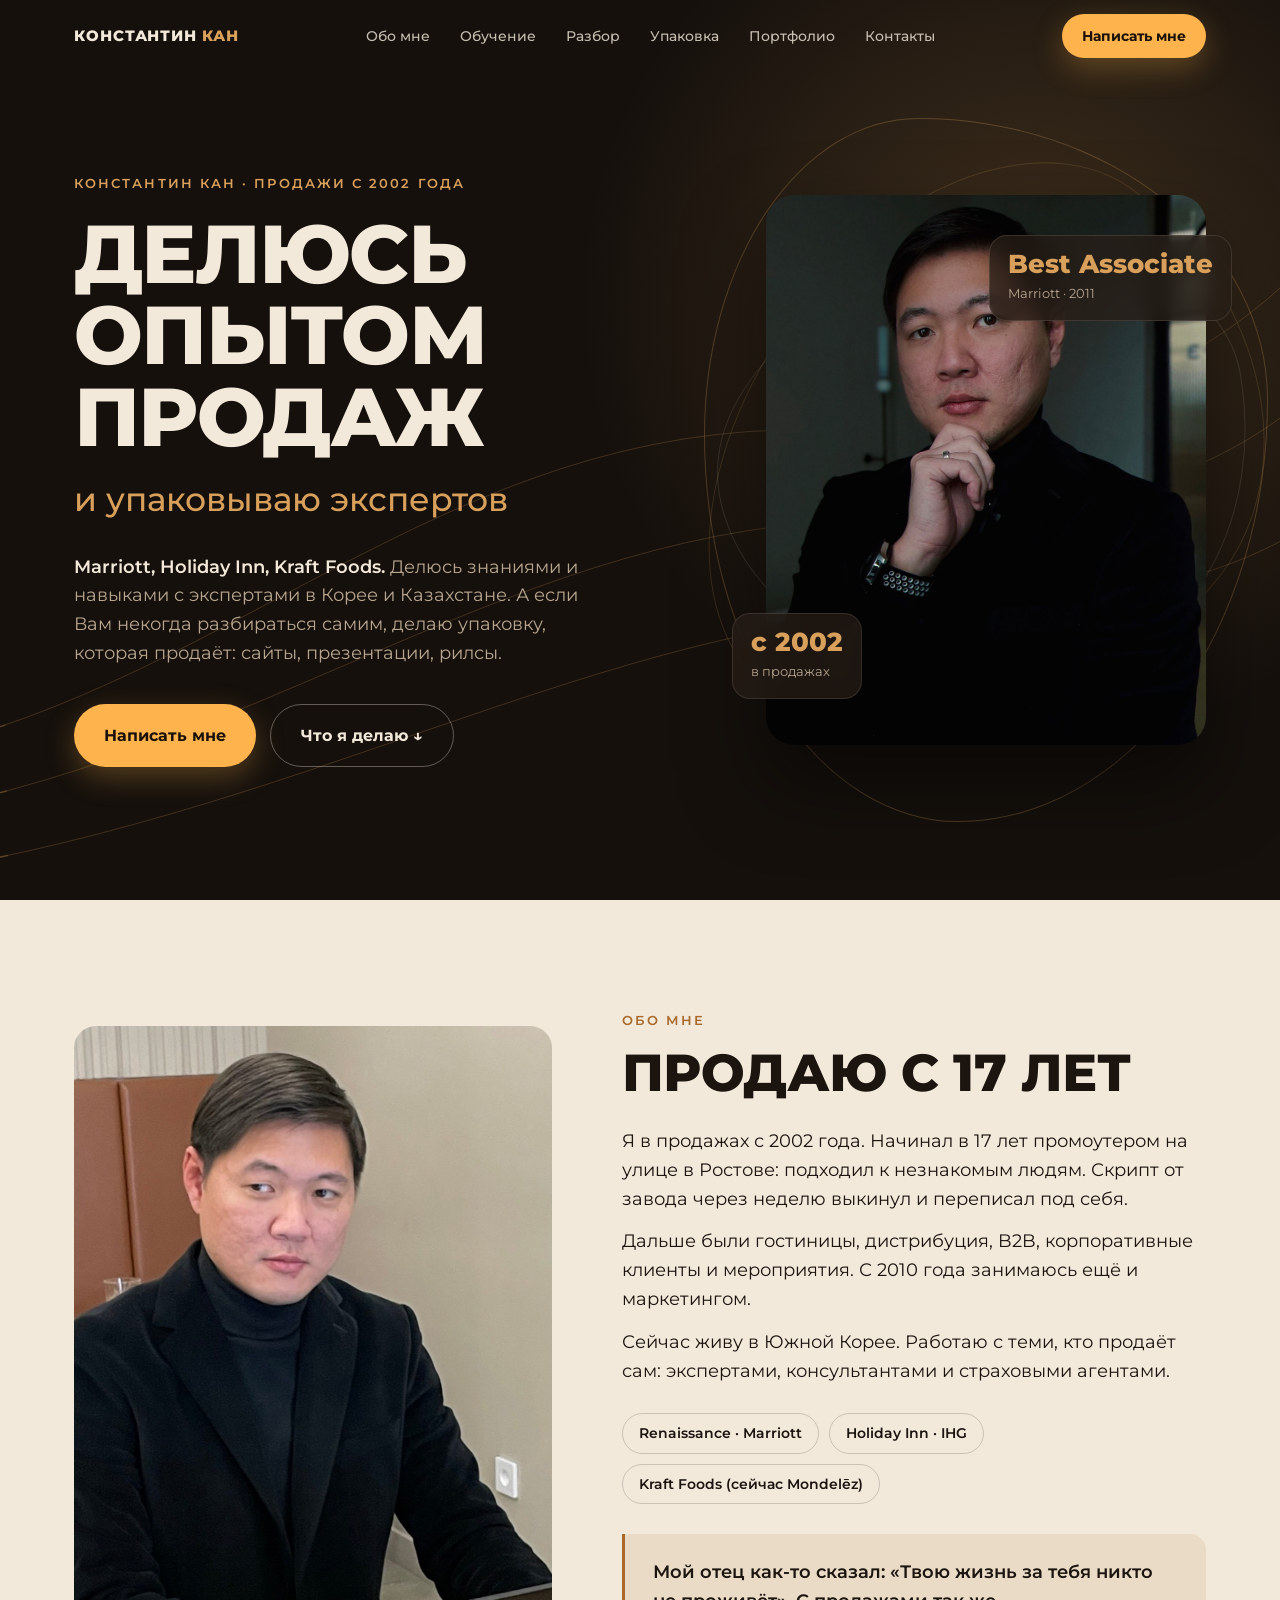
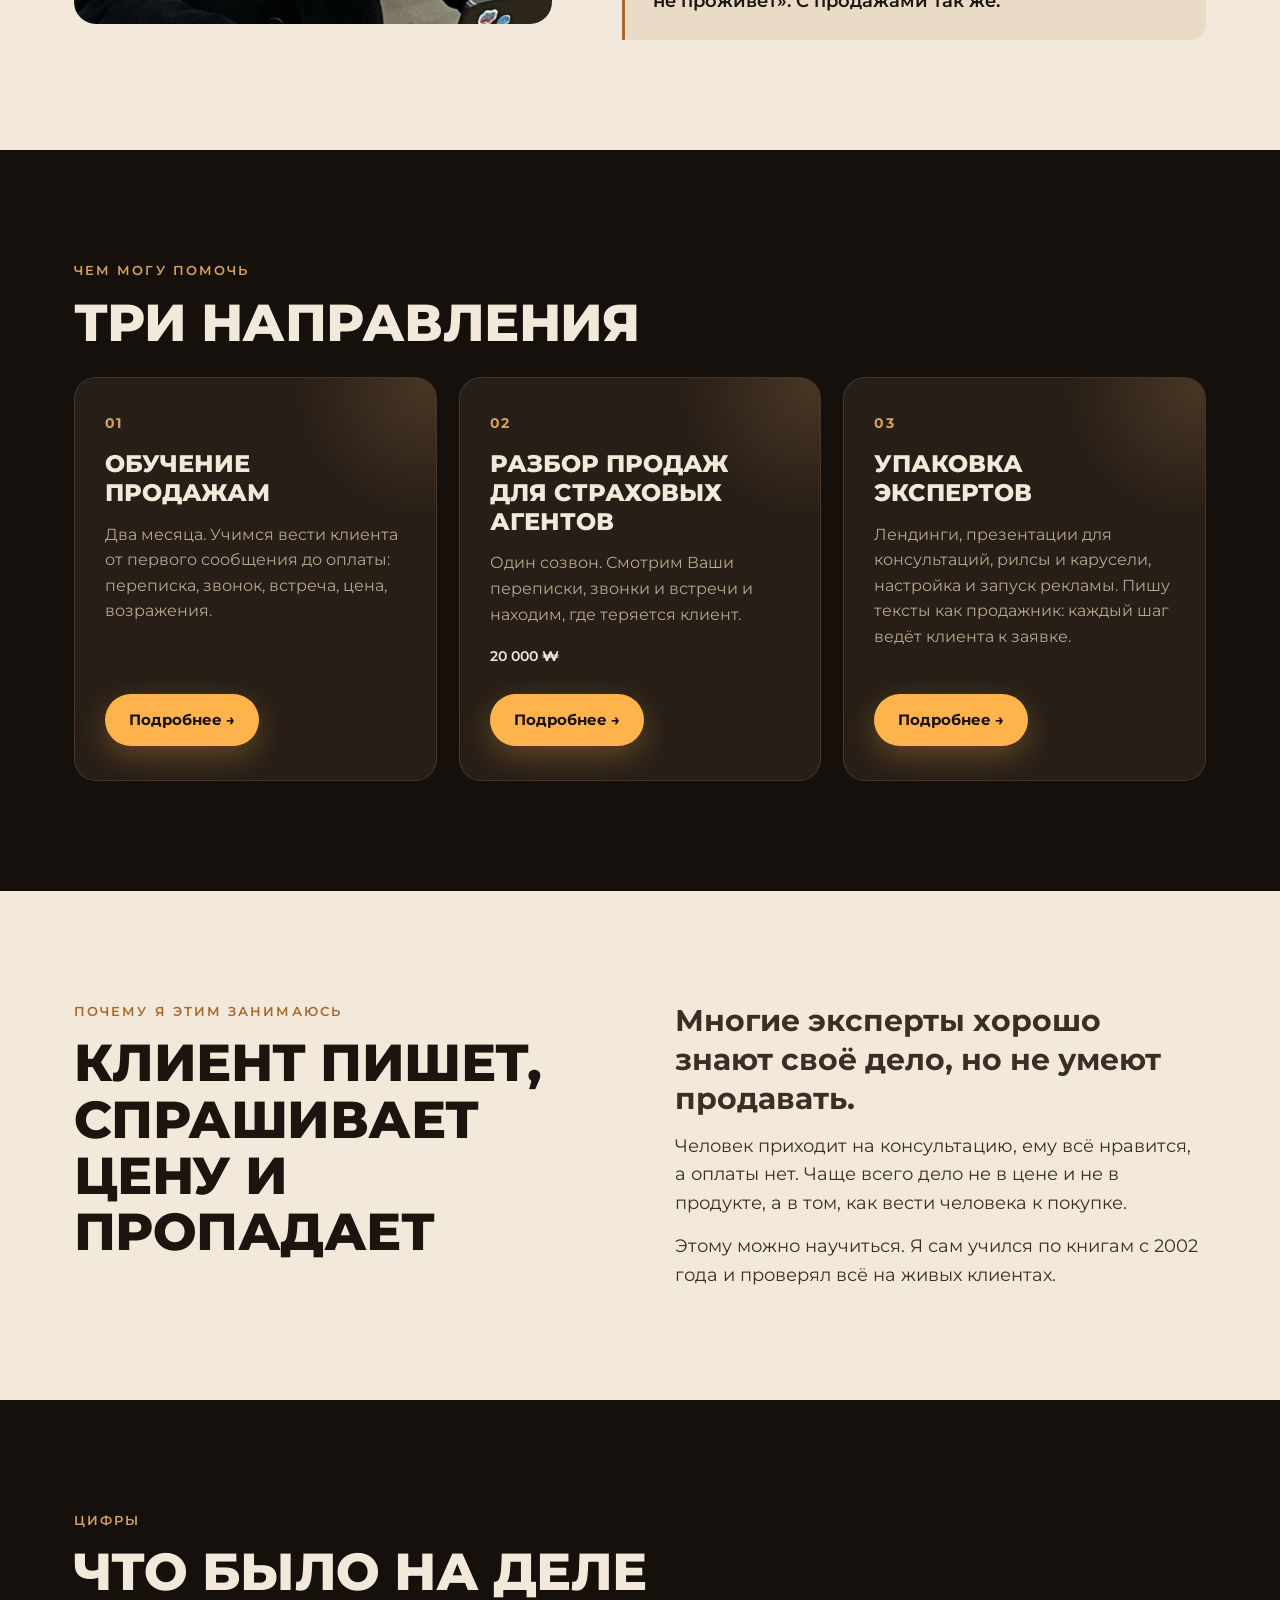
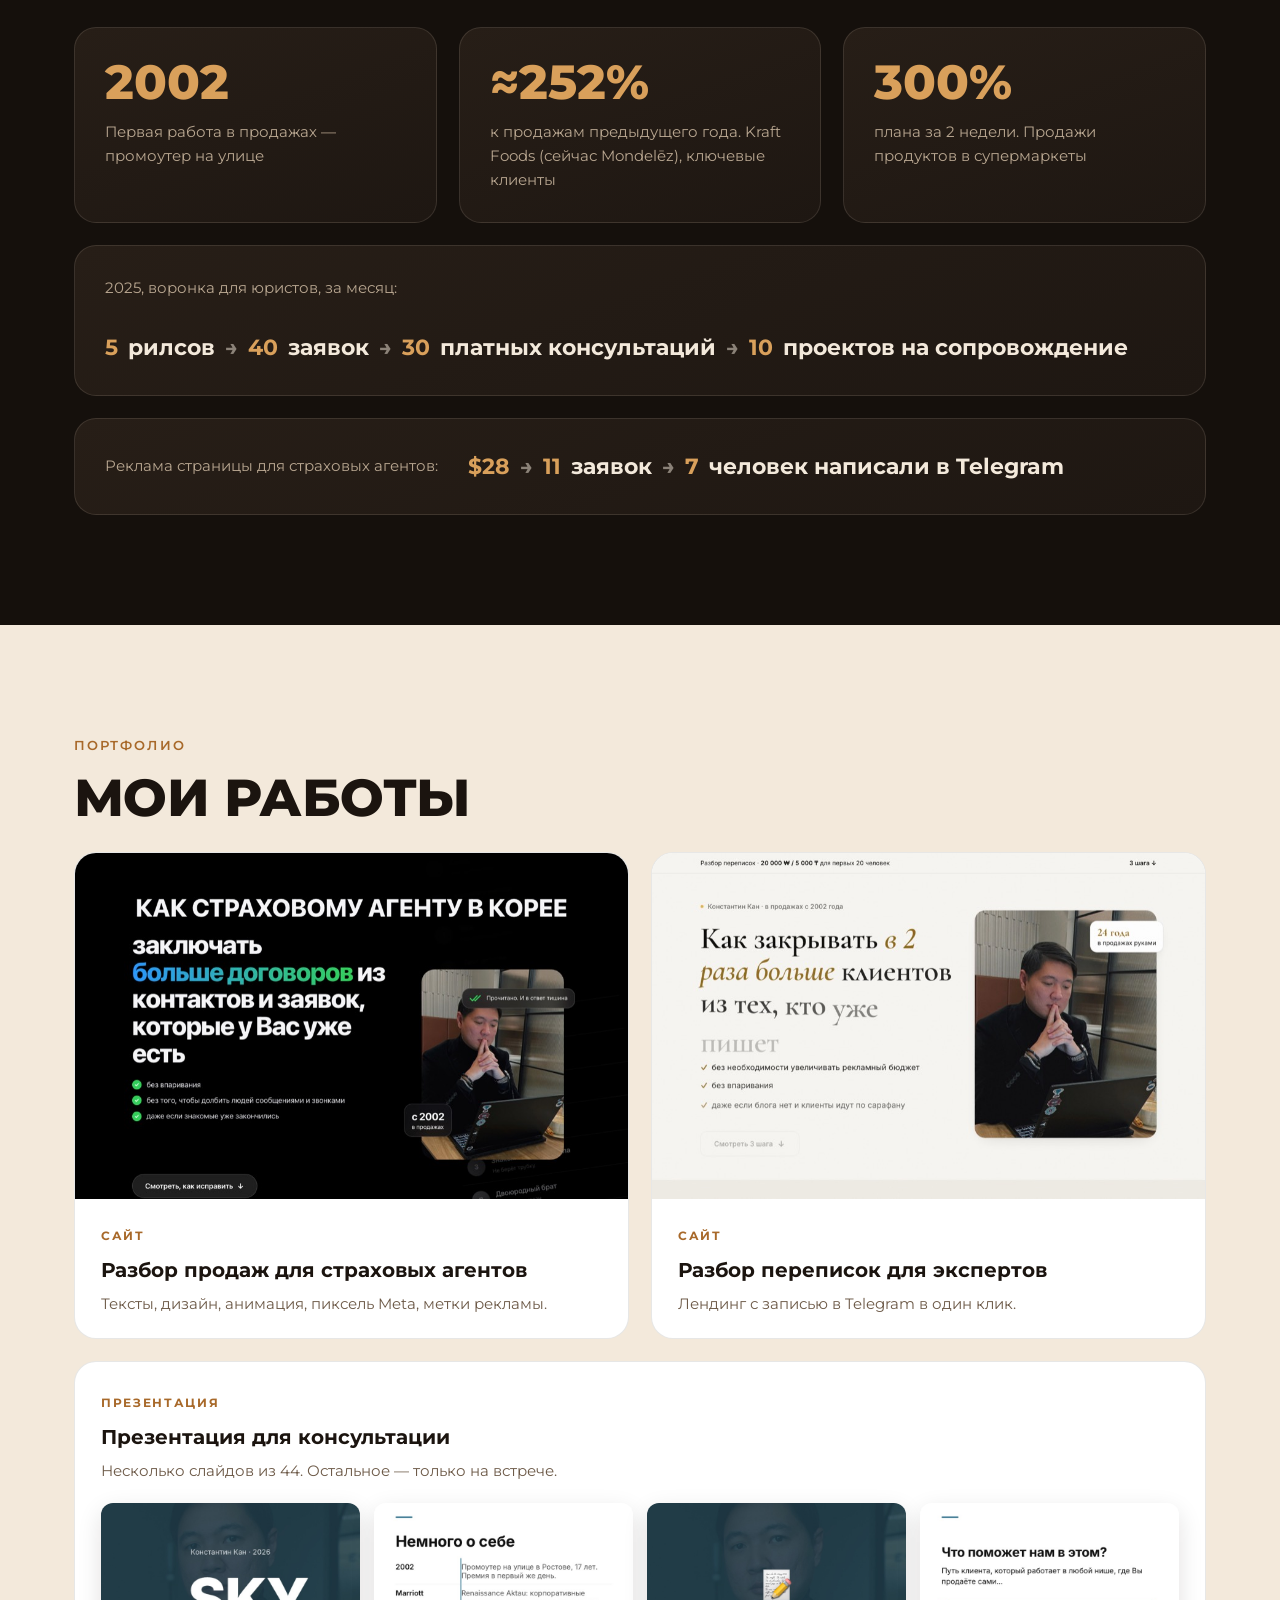
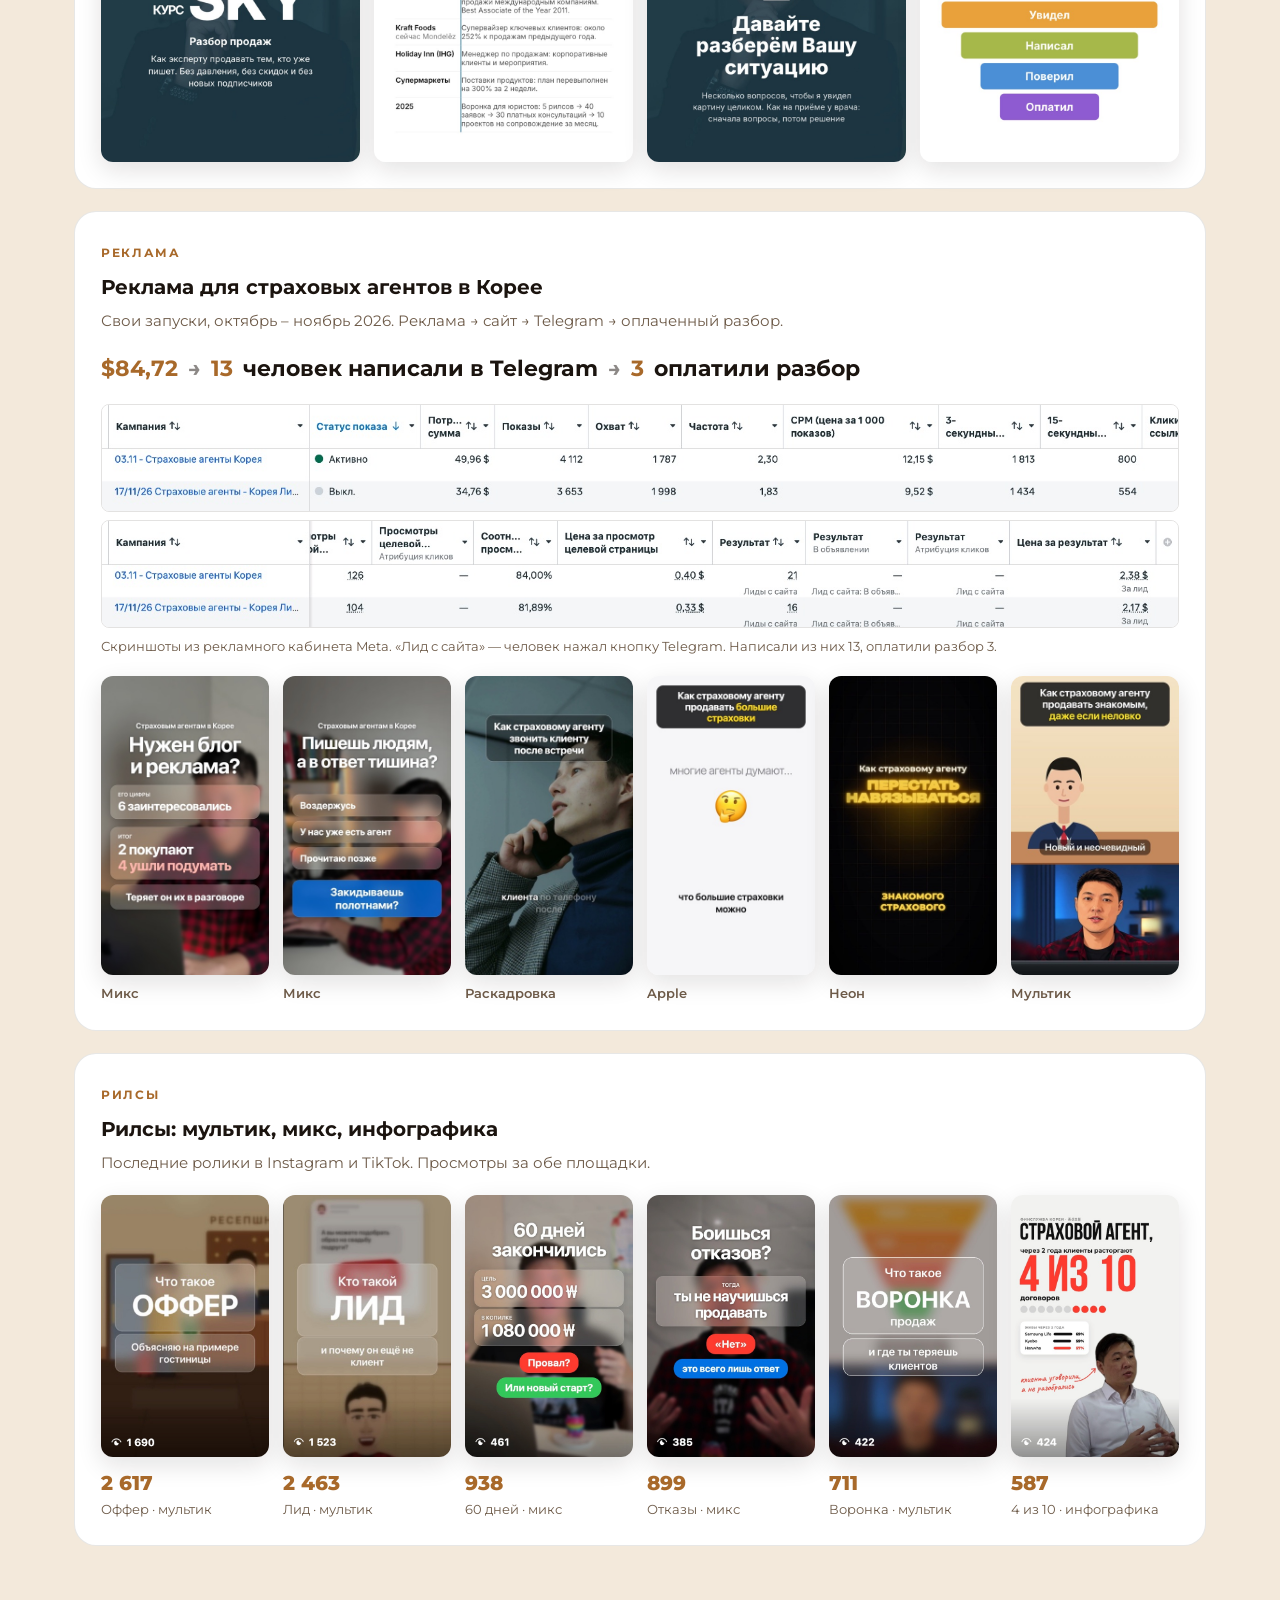
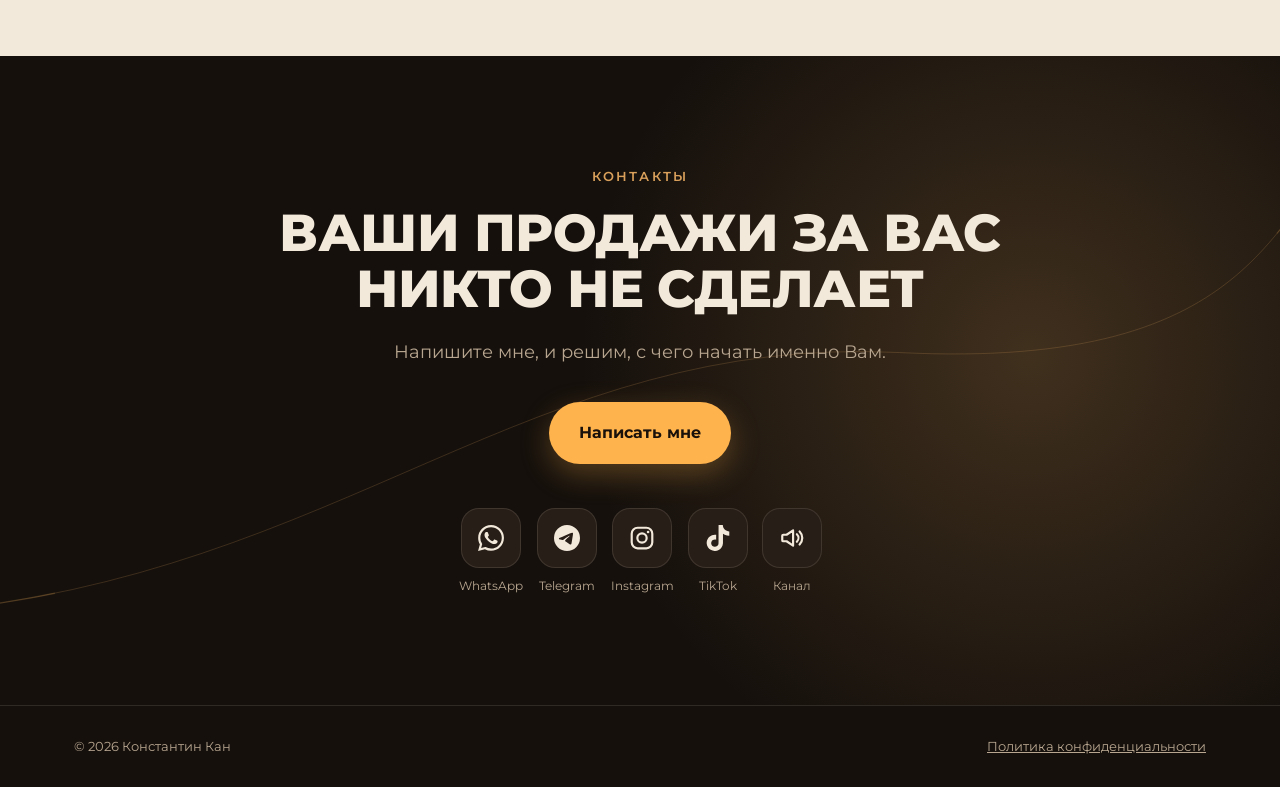
==== commit 19a6db6a: "Add files via upload" ====
--- a/index.html
+++ b/index.html
@@ -161,7 +161,15 @@
 .reels img{border-radius:12px;aspect-ratio:524/816;object-fit:cover;width:100%;box-shadow:0 8px 24px rgba(27,20,15,.12)}
 .reels b{display:block;margin-top:10px;font-size:20px;font-weight:800;color:#a8692a}
 .reels span{display:block;font-size:13px;color:var(--muted-dark)}
+.ads-chain{margin-top:18px;color:var(--ink)}
+.ads-chain em{color:#a8692a}
+.ads-shots{margin-top:18px;display:grid;gap:8px}
+.ads-shots img{width:100%;border:1px solid rgba(27,20,15,.12);border-radius:8px}
+.ads-shots p{font-size:13px;color:var(--muted-dark)}
+.ads-covers span{display:block;margin-top:8px;font-size:13px;font-weight:600;color:var(--muted-dark)}
+.ads-covers img{aspect-ratio:9/16}
 @media (max-width:980px){.reels{grid-template-columns:repeat(3,1fr)}}
+@media (max-width:640px){.ads-shots{overflow-x:auto}.ads-shots img{min-width:640px}}
 @media (max-width:640px){.deck{padding:18px}.deck-grid{grid-template-columns:1fr 1fr;gap:10px}.reels{grid-template-columns:1fr 1fr;gap:12px}}
 .soon{display:grid;grid-template-columns:repeat(3,1fr);gap:22px;margin-top:22px}
 .soon div{border:1.5px dashed rgba(27,20,15,.25);border-radius:var(--r);padding:26px}
@@ -323,7 +331,7 @@
       <div class="card rv d2">
         <div class="num">03</div>
         <h3>Упаковка экспертов</h3>
-        <p>Лендинги, презентации для консультаций, рилсы и карусели. Пишу тексты как продажник: каждый шаг ведёт клиента к заявке.</p>
+        <p>Лендинги, презентации для консультаций, рилсы и карусели, настройка и запуск рекламы. Пишу тексты как продажник: каждый шаг ведёт клиента к заявке.</p>
         <a class="btn btn-main" href="/upakovka/">Подробнее →</a>
       </div>
     </div>
@@ -388,6 +396,23 @@
         <img src="img/deck-2.jpg" alt="Слайд: немного о себе" loading="lazy" width="700" height="700">
         <img src="img/deck-3.jpg" alt="Слайд: давайте разберём Вашу ситуацию" loading="lazy" width="700" height="700">
         <img src="img/deck-4.jpg" alt="Слайд: путь клиента" loading="lazy" width="700" height="700">
+      </div>
+    </div>
+    <div class="deck rv">
+      <div class="deck-head"><small>Реклама</small><h4>Реклама для страховых агентов в Корее</h4><p>Свои запуски, октябрь – ноябрь 2026. Реклама → сайт → Telegram → оплаченный разбор.</p></div>
+      <div class="chain ads-chain"><em>$84,72</em> <i>→</i> <em>13</em> человек написали в Telegram <i>→</i> <em>3</em> оплатили разбор</div>
+      <div class="ads-shots">
+        <img src="img/ads-1.jpg" alt="Рекламный кабинет: расход и показы" loading="lazy" width="1568" height="154">
+        <img src="img/ads-2.jpg" alt="Рекламный кабинет: заявки с сайта" loading="lazy" width="1568" height="154">
+        <p>Скриншоты из рекламного кабинета Meta. «Лид с сайта» — человек нажал кнопку Telegram. Написали из них 13, оплатили разбор 3.</p>
+      </div>
+      <div class="reels ads-covers">
+        <div><img src="img/ad-32.jpg" alt="Креатив: нужен блог и реклама" loading="lazy" width="360" height="640"><span>Микс</span></div>
+        <div><img src="img/ad-34.jpg" alt="Креатив: пишешь людям, а в ответ тишина" loading="lazy" width="360" height="640"><span>Микс</span></div>
+        <div><img src="img/ad-35.jpg" alt="Креатив: звонок после встречи" loading="lazy" width="360" height="640"><span>Раскадровка</span></div>
+        <div><img src="img/ad-36.jpg" alt="Креатив: большие страховки" loading="lazy" width="360" height="640"><span>Apple</span></div>
+        <div><img src="img/ad-37.jpg" alt="Креатив: перестать навязываться" loading="lazy" width="360" height="640"><span>Неон</span></div>
+        <div><img src="img/ad-38.jpg" alt="Креатив: продавать знакомым" loading="lazy" width="360" height="640"><span>Мультик</span></div>
       </div>
     </div>
     <div class="deck rv">
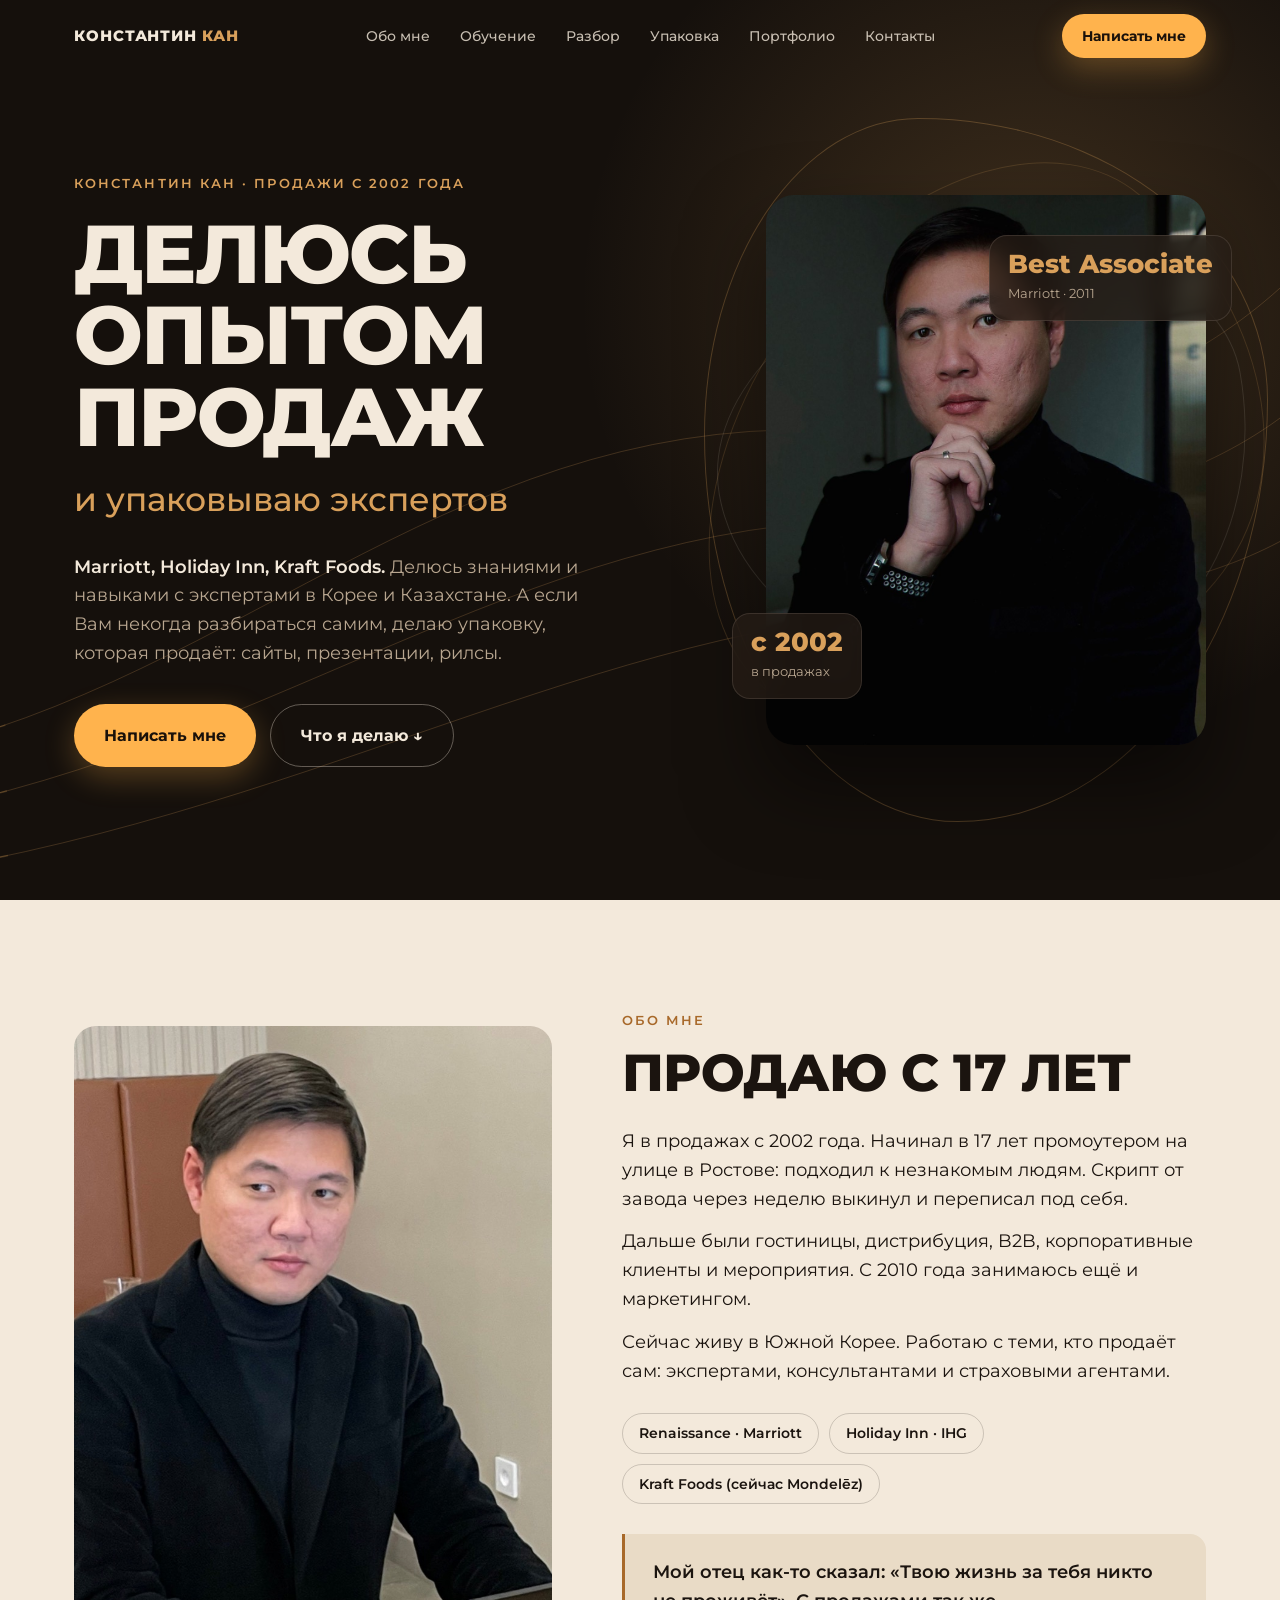
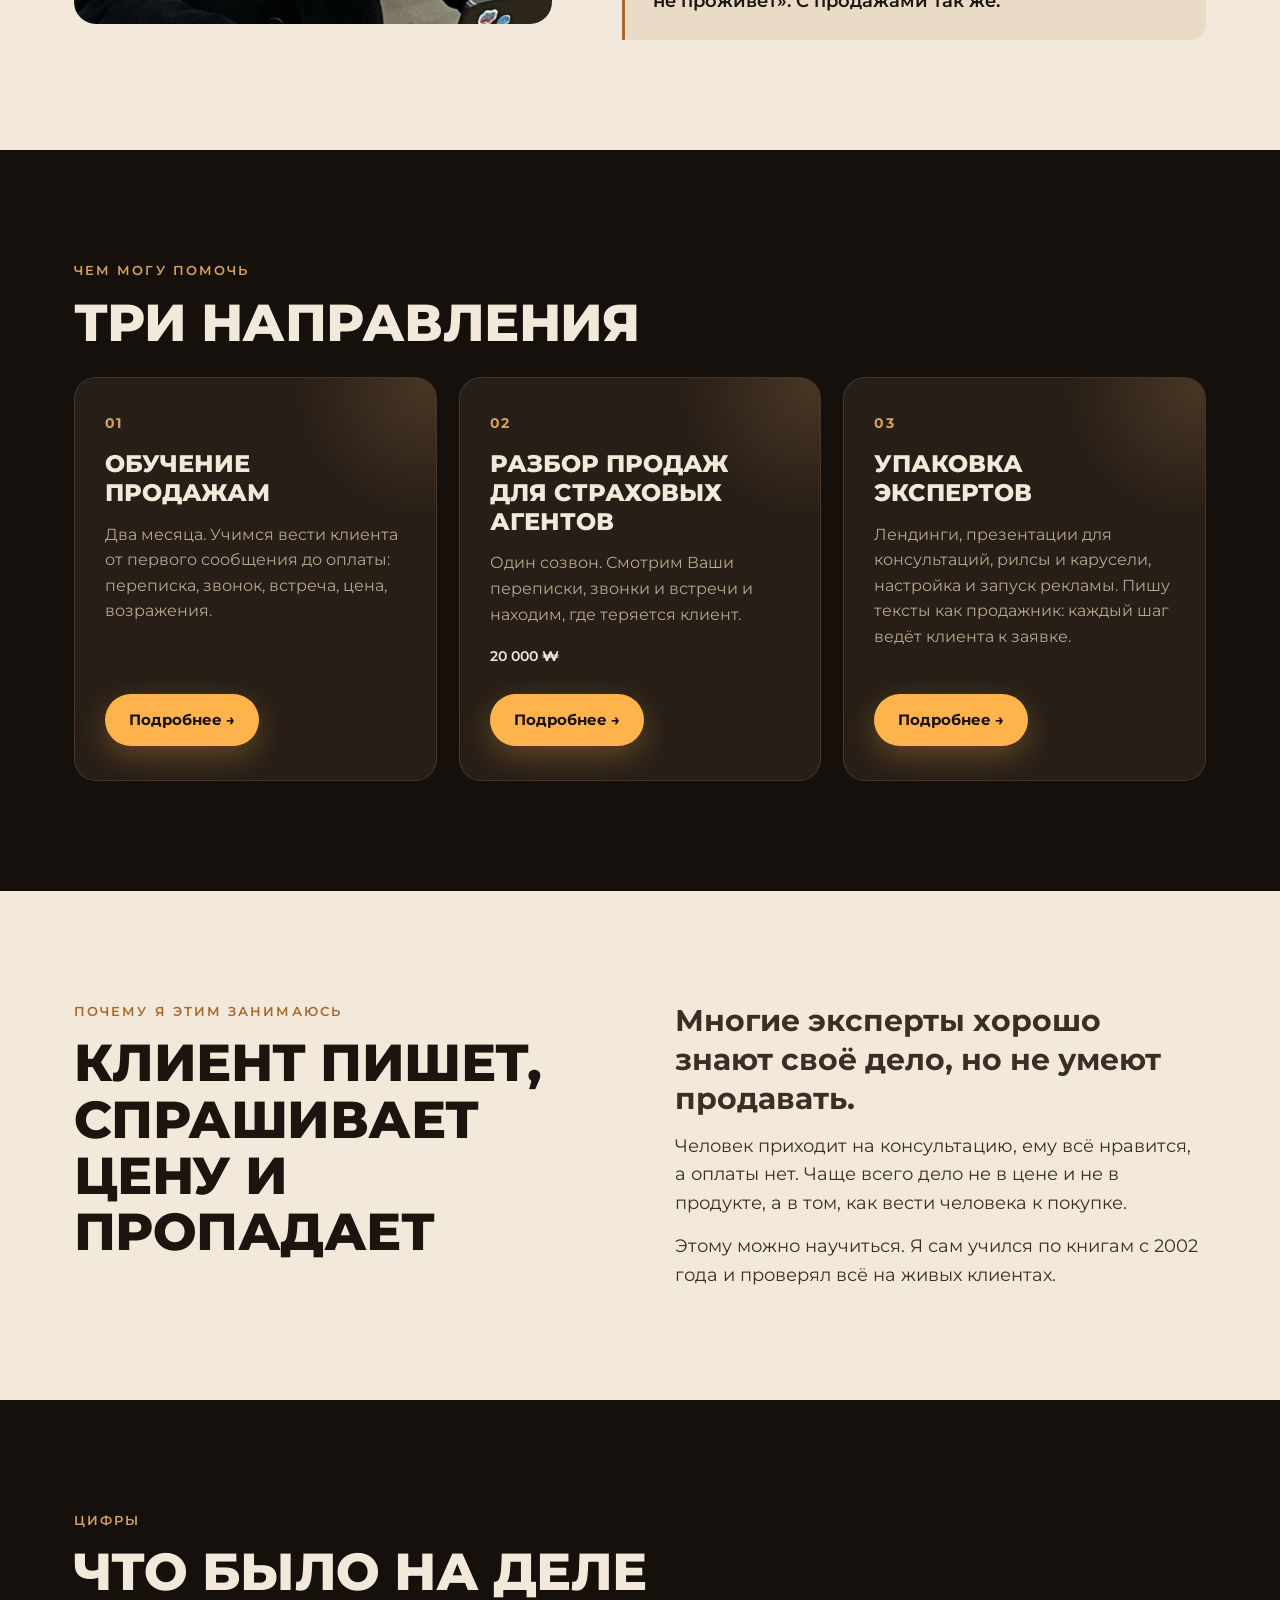
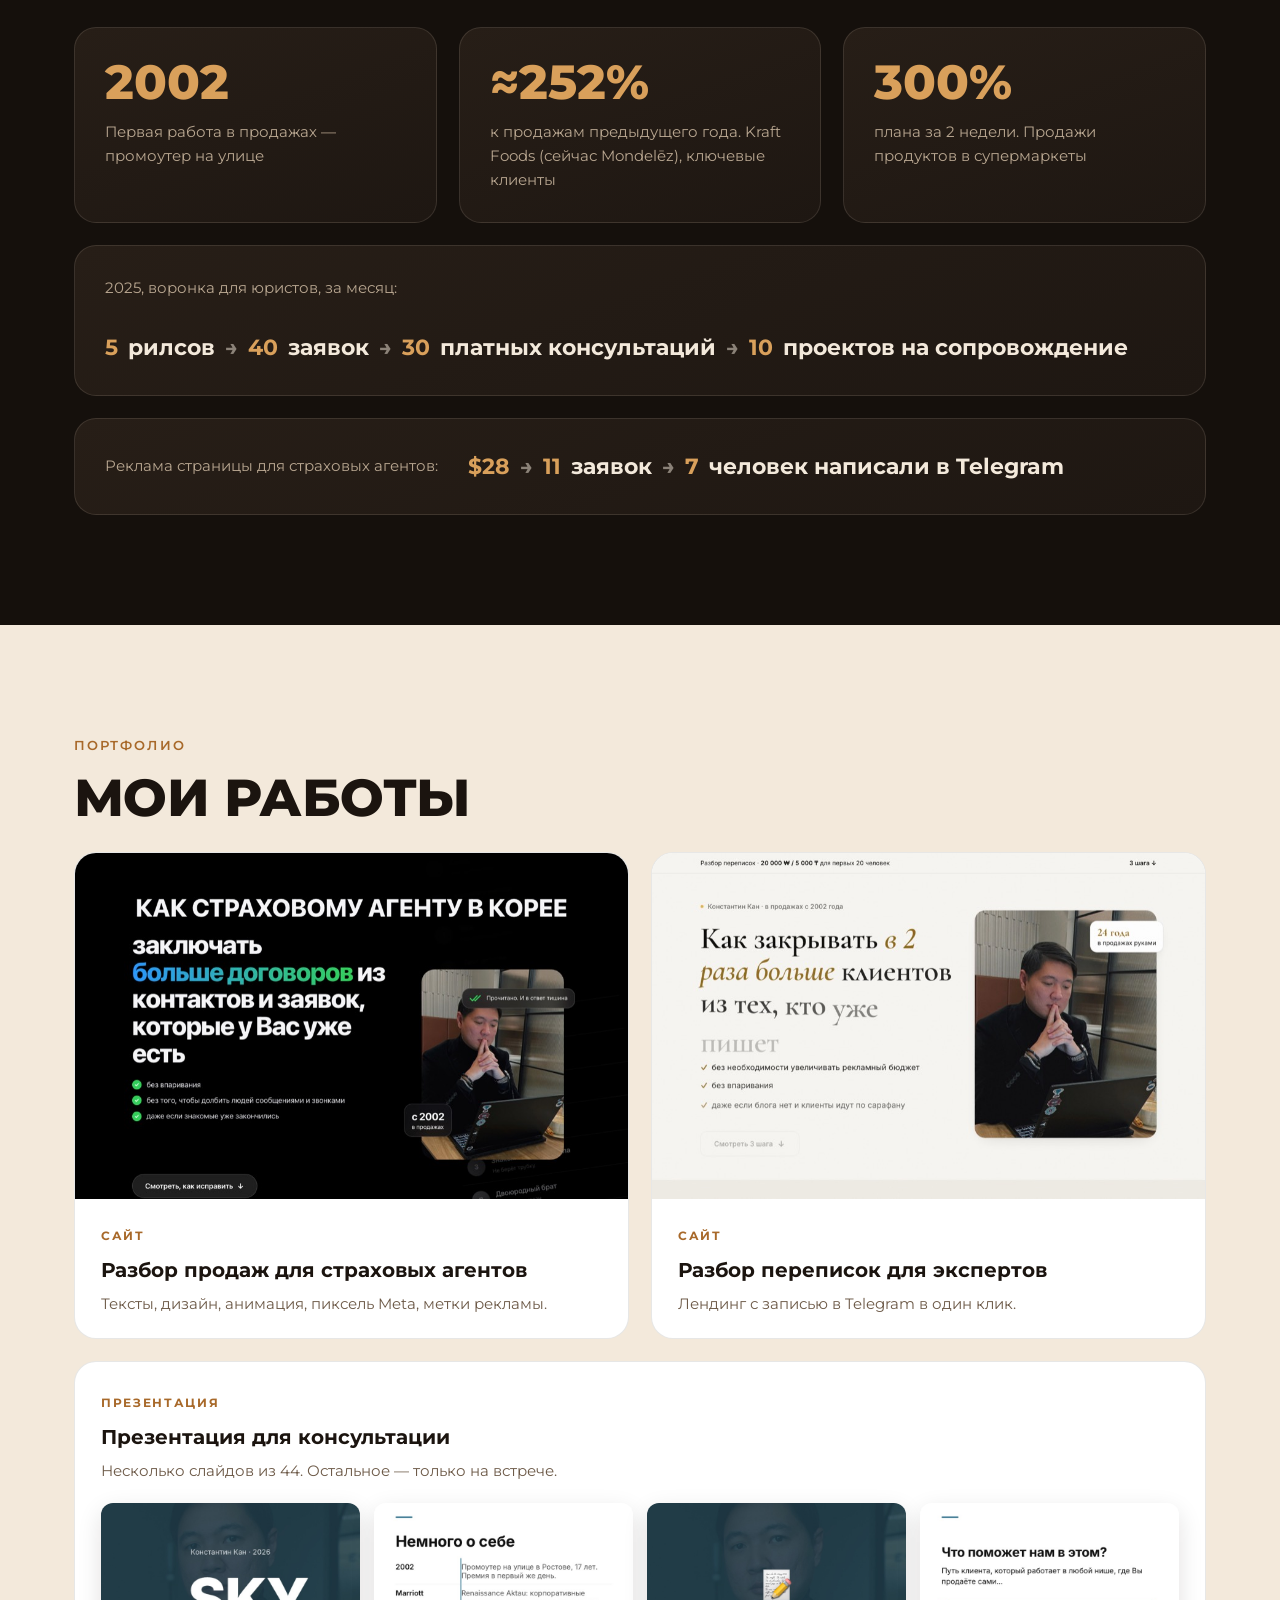
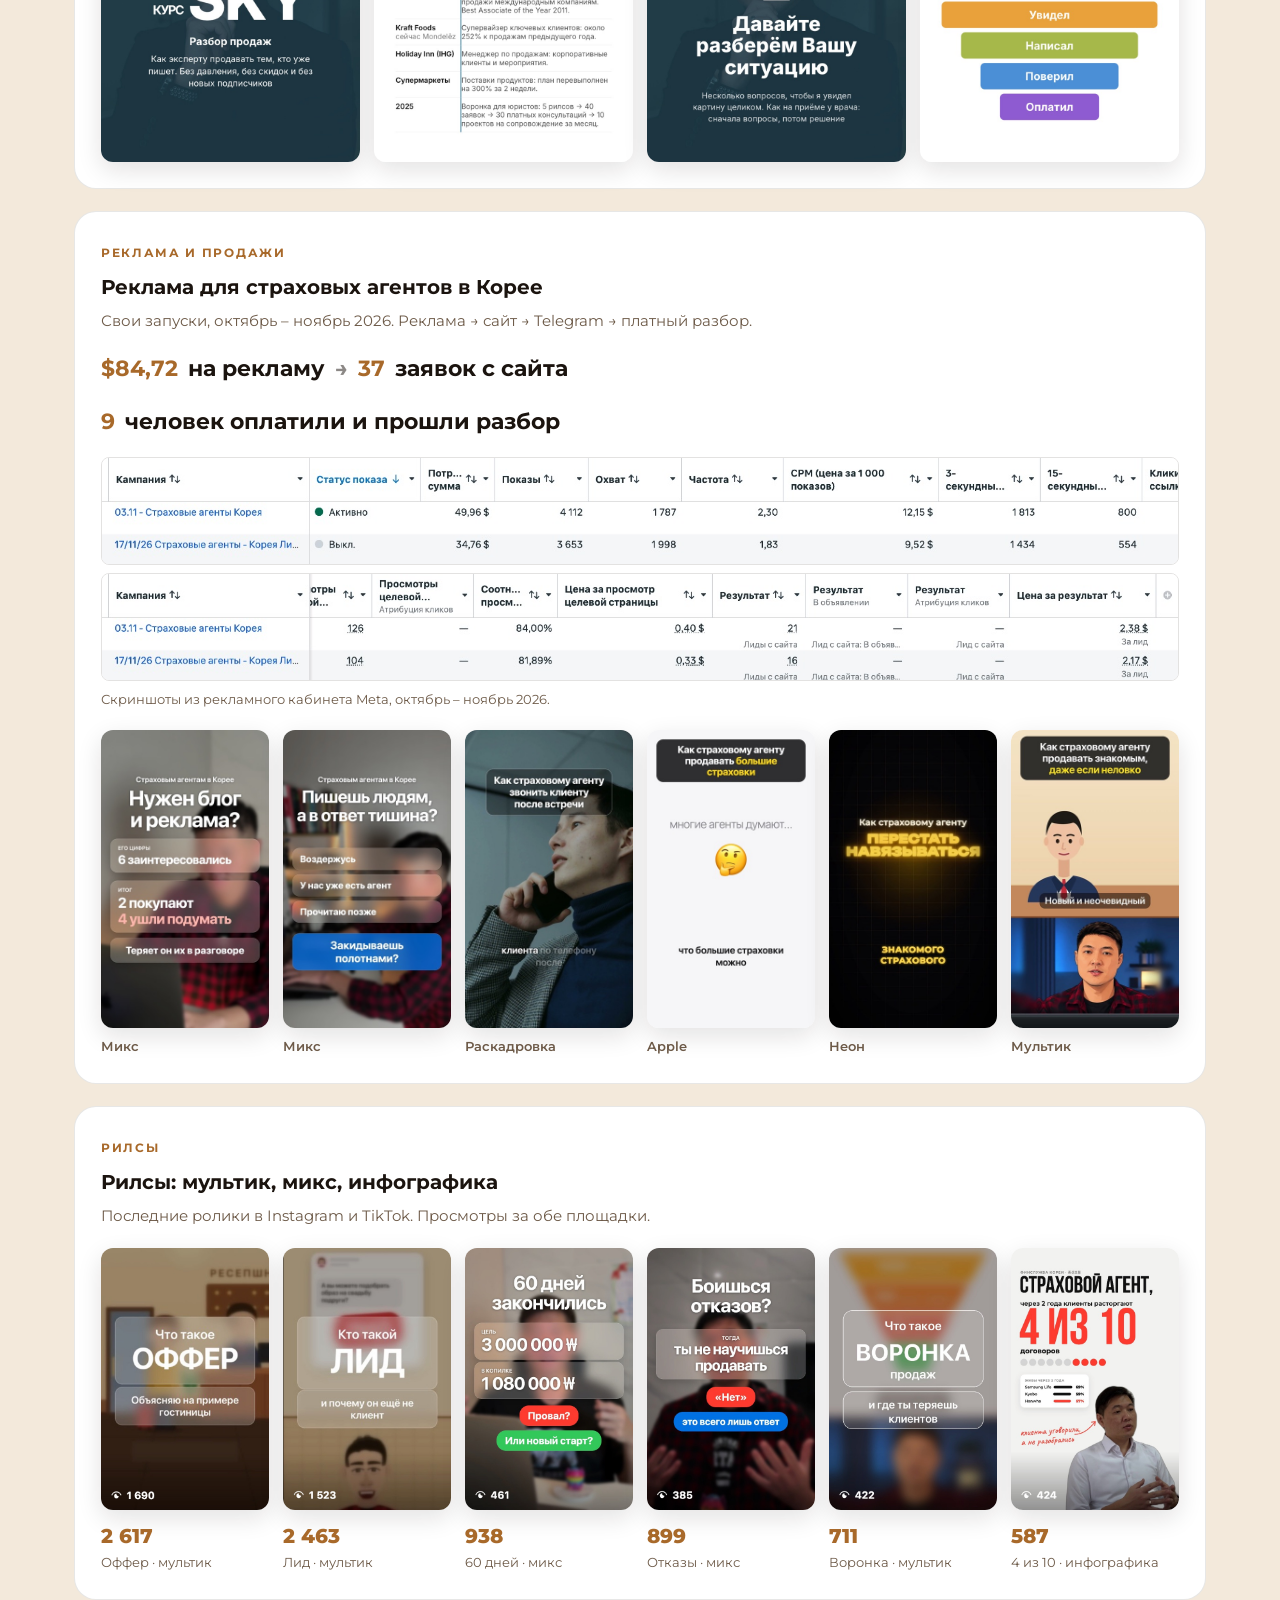
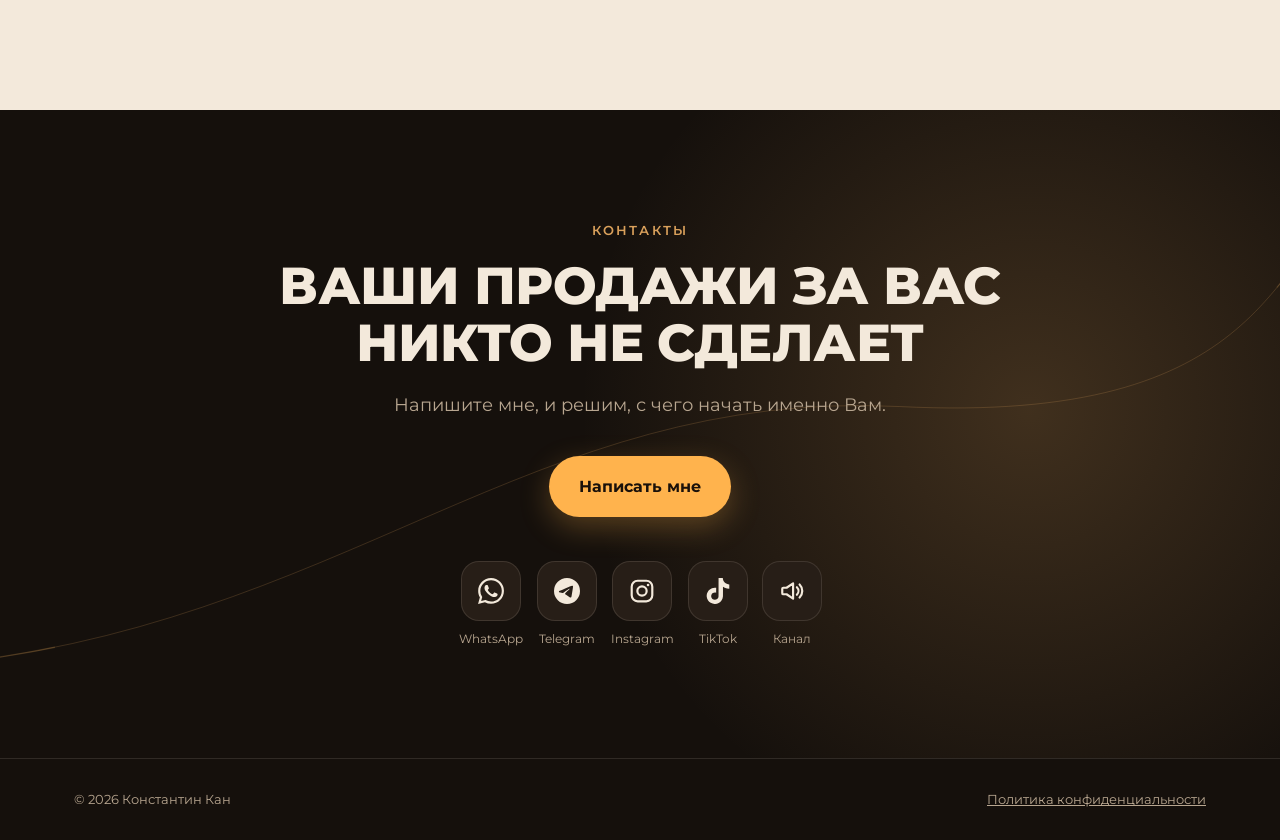
==== commit 0e1a1d68: "Add files via upload" ====
--- a/index.html
+++ b/index.html
@@ -399,12 +399,13 @@
       </div>
     </div>
     <div class="deck rv">
-      <div class="deck-head"><small>Реклама</small><h4>Реклама для страховых агентов в Корее</h4><p>Свои запуски, октябрь – ноябрь 2026. Реклама → сайт → Telegram → оплаченный разбор.</p></div>
-      <div class="chain ads-chain"><em>$84,72</em> <i>→</i> <em>13</em> человек написали в Telegram <i>→</i> <em>3</em> оплатили разбор</div>
+      <div class="deck-head"><small>Реклама и продажи</small><h4>Реклама для страховых агентов в Корее</h4><p>Свои запуски, октябрь – ноябрь 2026. Реклама → сайт → Telegram → платный разбор.</p></div>
+      <div class="chain ads-chain"><em>$84,72</em> на рекламу <i>→</i> <em>37</em> заявок с сайта</div>
+      <div class="chain ads-chain"><em>9</em> человек оплатили и прошли разбор</div>
       <div class="ads-shots">
         <img src="img/ads-1.jpg" alt="Рекламный кабинет: расход и показы" loading="lazy" width="1568" height="154">
         <img src="img/ads-2.jpg" alt="Рекламный кабинет: заявки с сайта" loading="lazy" width="1568" height="154">
-        <p>Скриншоты из рекламного кабинета Meta. «Лид с сайта» — человек нажал кнопку Telegram. Написали из них 13, оплатили разбор 3.</p>
+        <p>Скриншоты из рекламного кабинета Meta, октябрь – ноябрь 2026.</p>
       </div>
       <div class="reels ads-covers">
         <div><img src="img/ad-32.jpg" alt="Креатив: нужен блог и реклама" loading="lazy" width="360" height="640"><span>Микс</span></div>
